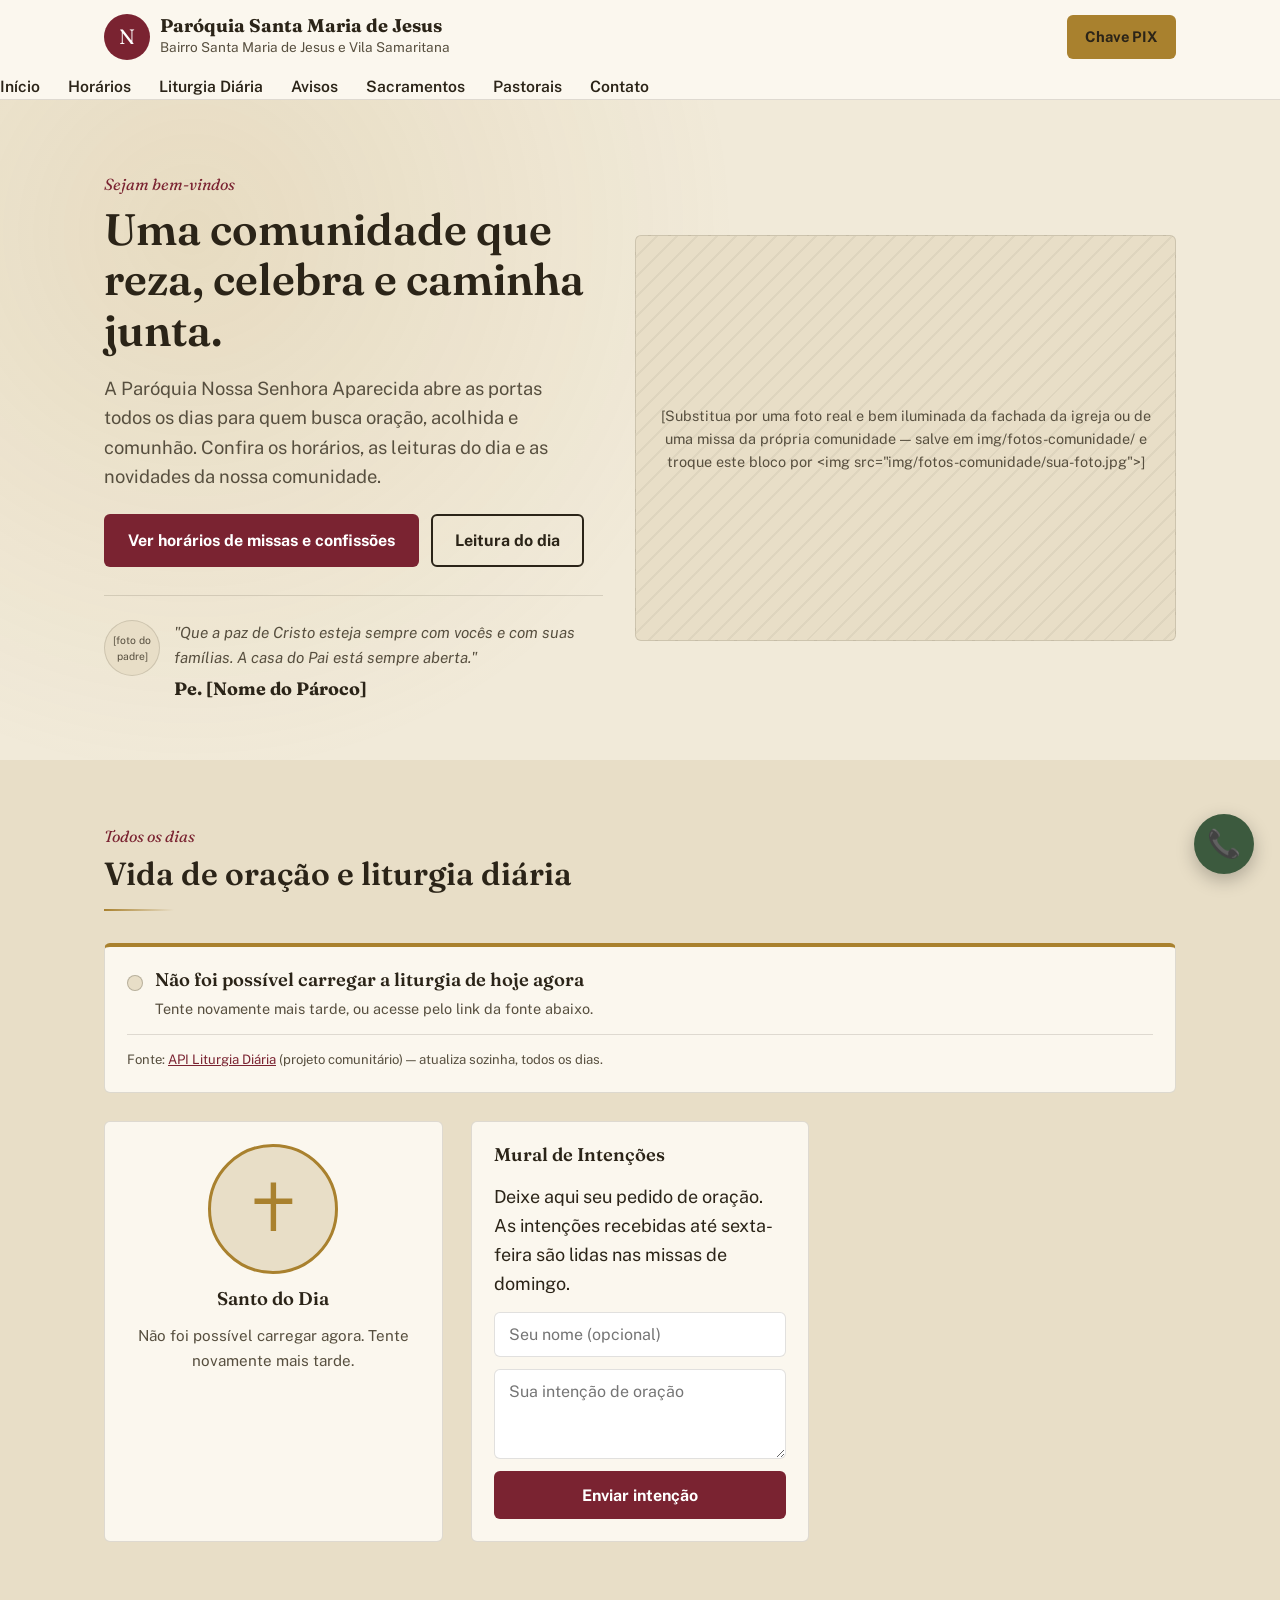
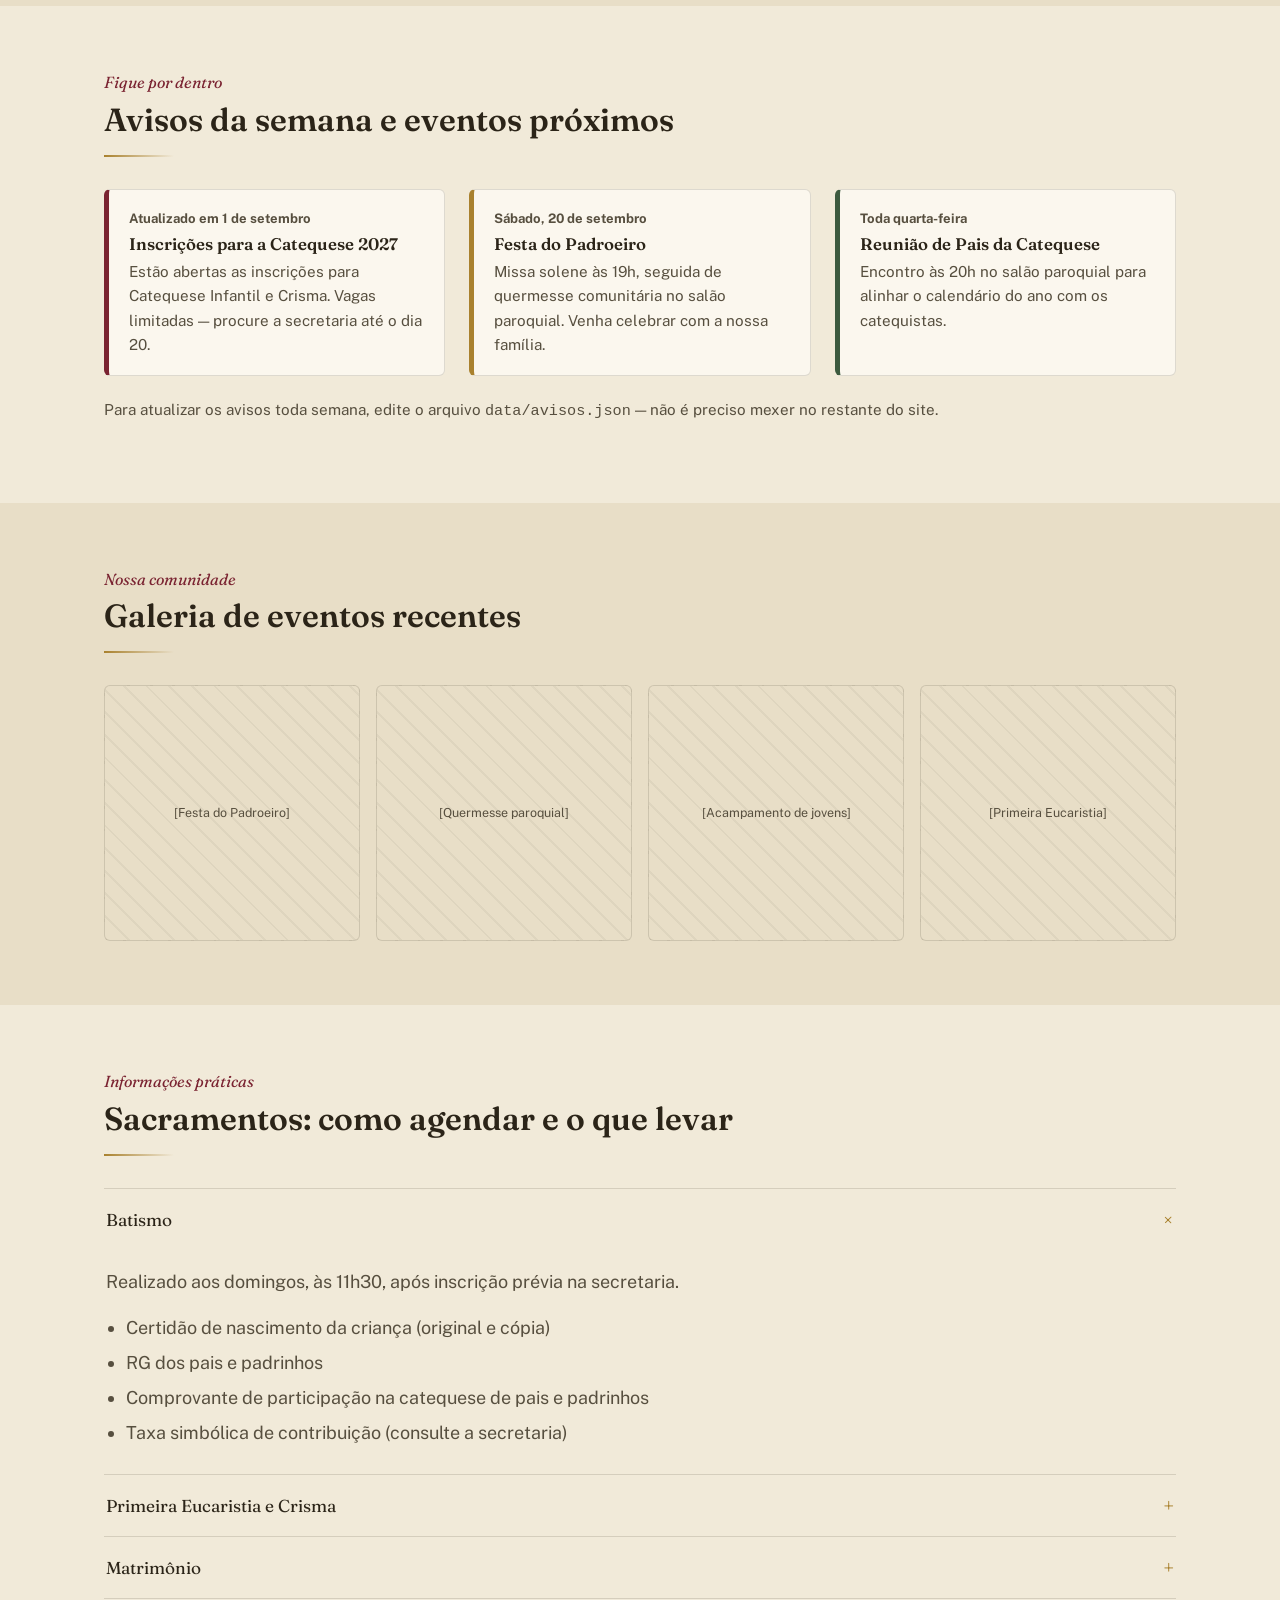
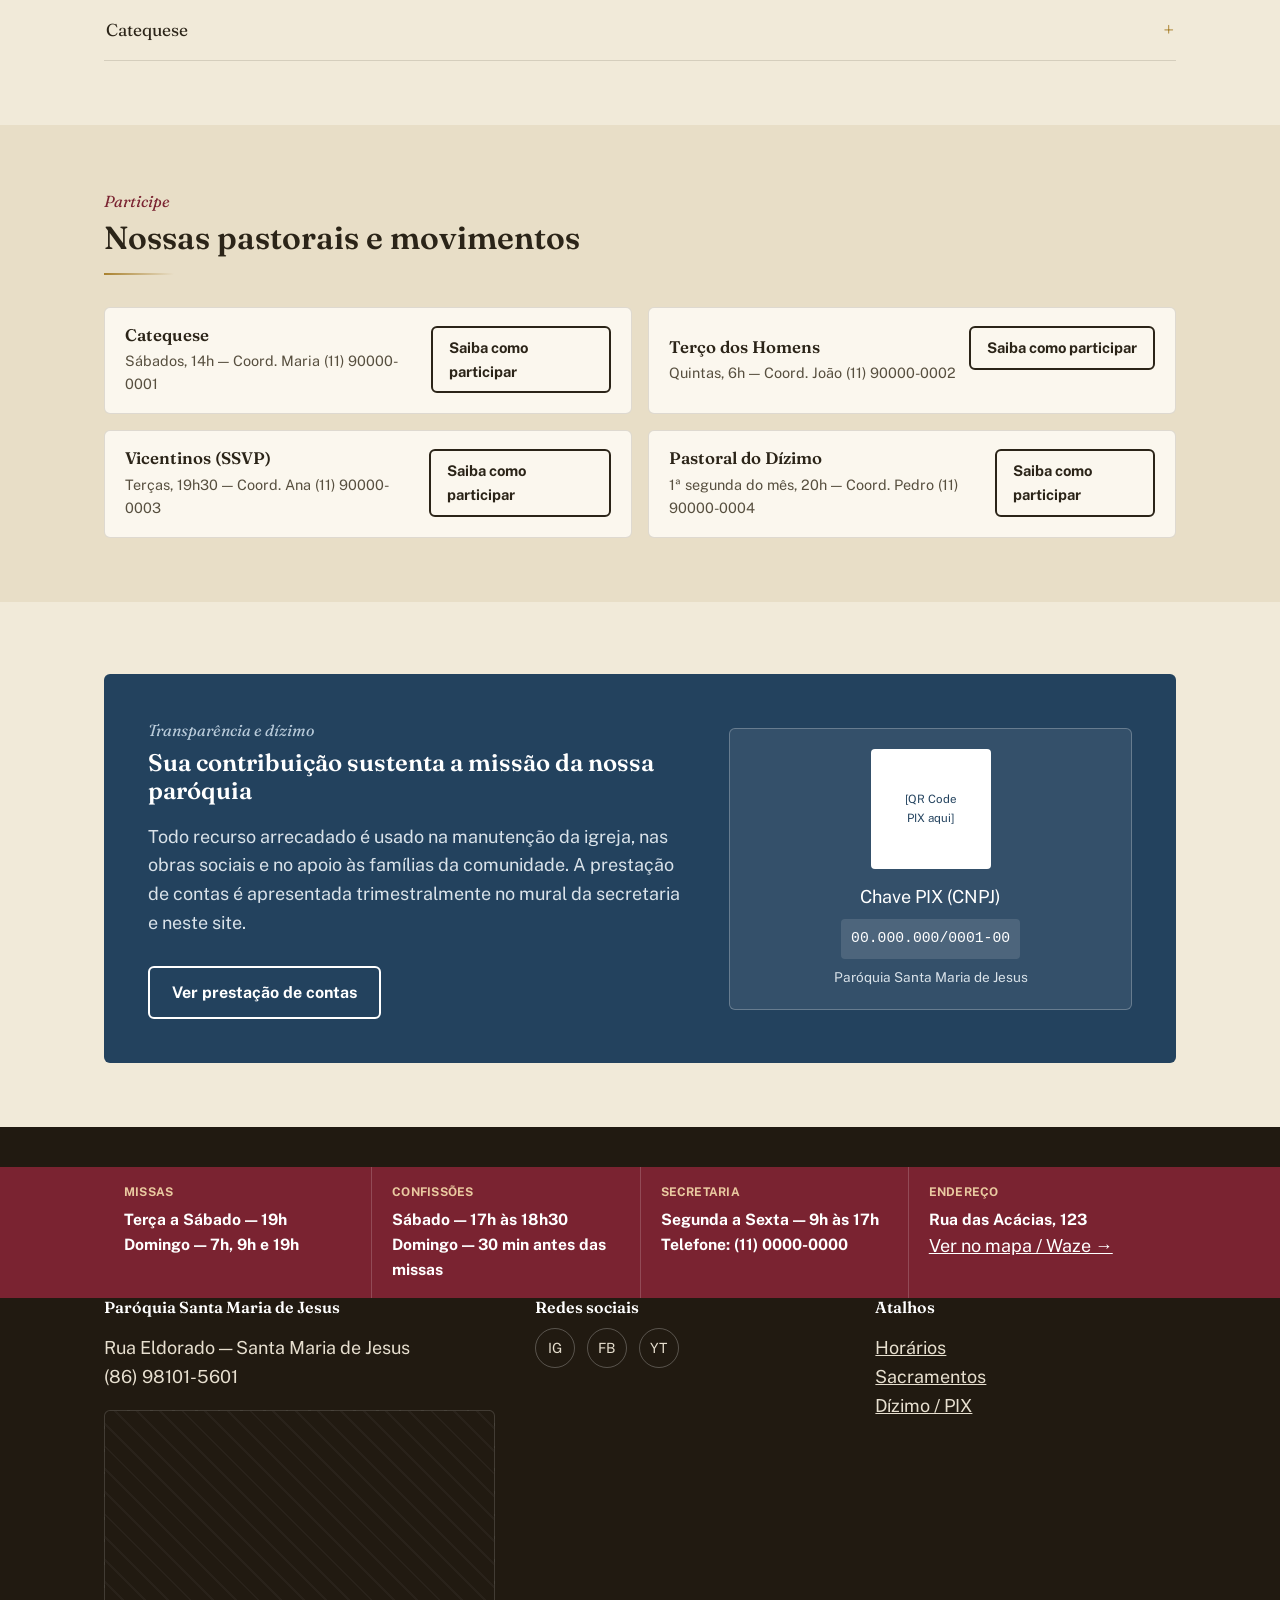
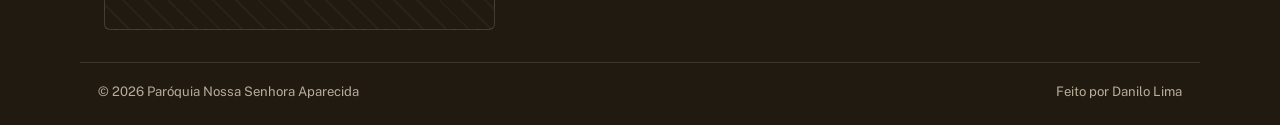
==== index.html @ 80ba52b1 "teste" ====
<!DOCTYPE html>
<html lang="pt-BR">
<head>
<meta charset="UTF-8">
<meta name="viewport" content="width=device-width, initial-scale=1.0">
<title>Paróquia Santa Maria de Jesus</title>
<meta name="description" content="Horários de missas, confissões, liturgia diária, avisos e vida da comunidade da Paróquia Nossa Senhora Aparecida.">

<link rel="preconnect" href="https://fonts.googleapis.com">
<link rel="preconnect" href="https://fonts.gstatic.com" crossorigin>
<link href="https://fonts.googleapis.com/css2?family=Fraunces:opsz,wght@9..144,400;9..144,500;9..144,600;9..144,700&family=Public+Sans:wght@400;500;600;700&display=swap" rel="stylesheet">

<link rel="stylesheet" href="css/estilo.css">
</head>
<body>

<!-- ============================================================
     CABEÇALHO
     ============================================================ -->
<header class="topo">
  <div class="barra-principal">
    <a href="#inicio" class="marca">
      <div class="brasao">N</div>
      <div class="marca-texto">
        <strong>Paróquia Santa Maria de Jesus</strong>
        <span>Bairro Santa Maria de Jesus e Vila Samaritana</span>
      </div>
    </a>

    <div class="acoes-topo">
      <a href="#dizimo" class="botao botao-dourado botao-pequeno">Chave PIX</a>
    </div>
  </div>

  <!-- Menu de texto normal — some no celular, some volta a aparecer no computador (ver css/estilo.css) -->
  <nav class="menu" id="menuPrincipal">
    <a href="#inicio">Início</a>
    <a href="#horarios">Horários</a>
    <a href="#liturgia">Liturgia Diária</a>
    <a href="#avisos">Avisos</a>
    <a href="#sacramentos">Sacramentos</a>
    <a href="#pastorais">Pastorais</a>
    <a href="#contato">Contato</a>
  </nav>


</header>

<!-- ============================================================
     TRILHA DE ÍCONES — navegação rápida só para celular
     (no computador ela some e volta o menu de texto lá em cima)
     Cada link é um atalho para uma seção da página; troque o
     "href" e o "aria-label" se mudar o nome de alguma seção.
     ============================================================ -->
<nav class="trilha-icones" id="trilhaIcones" aria-label="Navegação rápida por ícones">
  <a href="#inicio" class="icone-nav cor-inicio" aria-label="Início">
    <svg viewBox="0 0 24 24" fill="#fff"><path d="M12 3.2 2.5 11h3V21h5v-6h3v6h5V11h3z"/></svg>
  </a>
  <a href="#horarios" class="icone-nav cor-horarios" aria-label="Horários de missas e confissões">
    <svg viewBox="0 0 24 24" fill="none" stroke="#fff" stroke-width="2" stroke-linecap="round" stroke-linejoin="round">
      <circle cx="12" cy="12" r="8.5"/><path d="M12 7.5V12l3.2 2"/>
    </svg>
  </a>
  <a href="#liturgia" class="icone-nav cor-liturgia" aria-label="Liturgia diária e leituras da Bíblia">
    <svg viewBox="0 0 24 24" fill="#fff"><path d="M12 6.3C10.2 4.9 7.6 4 4.5 4v14.2c3.1 0 5.7.9 7.5 2.3 1.8-1.4 4.4-2.3 7.5-2.3V4c-3.1 0-5.7.9-7.5 2.3z"/></svg>
  </a>
  <a href="#avisos" class="icone-nav cor-avisos" aria-label="Avisos e eventos da comunidade">
    <svg viewBox="0 0 24 24" fill="#fff"><path d="M12 2.3a1.2 1.2 0 0 1 1.2 1.2v.7a6.3 6.3 0 0 1 5.1 6.2v3.2l1.6 3.1a1 1 0 0 1-.9 1.5H5a1 1 0 0 1-.9-1.5l1.6-3.1V10.4a6.3 6.3 0 0 1 5.1-6.2v-.7A1.2 1.2 0 0 1 12 2.3zM9.3 19.6a2.7 2.7 0 0 0 5.4 0z"/></svg>
  </a>
  <a href="#sacramentos" class="icone-nav cor-sacramentos" aria-label="Sacramentos: Batismo, Crisma, Matrimônio e Catequese">
    <svg viewBox="0 0 24 24" fill="#fff"><path d="M10.4 2h3.2v6.4H20v3.2h-6.4V22h-3.2v-10.4H4V8.4h6.4z"/></svg>
  </a>
  <a href="#pastorais" class="icone-nav cor-pastorais" aria-label="Pastorais e movimentos">
    <svg viewBox="0 0 24 24" fill="#fff"><circle cx="8.3" cy="7.8" r="3"/><path d="M2 20c0-3.4 2.8-6.1 6.3-6.1s6.3 2.7 6.3 6.1z"/><circle cx="17" cy="8.6" r="2.3"/><path d="M14.6 20c.3-2.6 2.2-4.8 4.7-5.6.9.3 1.7.9 2.2 1.7.5.9.8 2 .8 3.1z" opacity=".85"/></svg>
  </a>
  <a href="#contato" class="icone-nav cor-contato" aria-label="Contato e fale conosco">
    <svg viewBox="0 0 24 24" fill="#fff"><path d="M6.6 10.8c1.4 2.8 3.7 5.1 6.6 6.6l2.1-2.1a1 1 0 0 1 1-.2c1.1.4 2.3.6 3.6.6.6 0 1 .4 1 1V20.5c0 .6-.4 1-1 1C10.4 21.5 2.9 14 2.9 4.5c0-.6.4-1 1-1H7.4c.6 0 1 .4 1 1 0 1.3.2 2.5.6 3.6a1 1 0 0 1-.2 1z"/></svg>
  </a>
</nav>

<!-- ============================================================
     HERO / BOAS-VINDAS
     ============================================================ -->
<section class="hero" id="inicio">
  <div class="container hero-grid">
    <div>
      <p class="rotulo">Sejam bem-vindos</p>
      <h1>Uma comunidade que reza, celebra e caminha junta.</h1>
      <p class="acolhida">A Paróquia Nossa Senhora Aparecida abre as portas todos os dias para quem busca oração, acolhida e comunhão. Confira os horários, as leituras do dia e as novidades da nossa comunidade.</p>
      <div class="hero-botoes">
        <a href="#horarios" class="botao botao-primario">Ver horários de missas e confissões</a>
        <a href="#liturgia" class="botao botao-contorno">Leitura do dia</a>
      </div>

      <div class="assinatura-paroco">
        <div class="foto-pequena">[foto do<br>padre]</div>
        <div>
          <p>"Que a paz de Cristo esteja sempre com vocês e com suas famílias. A casa do Pai está sempre aberta."</p>
          <strong>Pe. [Nome do Pároco]</strong>
        </div>
      </div>
    </div>

    <div class="foto-moldura">
      [Substitua por uma foto real e bem iluminada da fachada da igreja ou de uma missa da própria comunidade — salve em img/fotos-comunidade/ e troque este bloco por &lt;img src="img/fotos-comunidade/sua-foto.jpg"&gt;]
    </div>
  </div>
</section>

<!-- ============================================================
     VIDA ESPIRITUAL DIÁRIA — Liturgia, Santo do Dia, Mural de Oração
     ============================================================ -->
<section class="fundo-alt" id="liturgia">
  <div class="container">
    <p class="rotulo">Todos os dias</p>
    <h2 class="titulo-secao">Vida de oração e liturgia diária</h2>
    <hr class="regra">

    <div class="grade-tres">
      <div class="cartao destaque-topo cartao-liturgia" id="cartaoLiturgia" style="grid-column:1 / -1;"><div class="cabecalho-liturgia"><span class="bolinha-cor" id="corLiturgica" aria-hidden="true"></span><div><h3 id="nomeLiturgia">Carregando a liturgia de hoje…</h3><p class="data-liturgia" id="dataLiturgia"></p></div></div><div class="acordeao" id="acordeaoLeituras"></div><p class="fonte-liturgia">Fonte: <a href="https://liturgia.up.railway.app/v2/" target="_blank" rel="noopener">API Liturgia Diária</a> (projeto comunitário) — atualiza sozinha, todos os dias.</p></div>

      <div class="cartao santo-do-dia"><div class="moldura-santo"><svg viewBox="0 0 24 24" fill="var(--cor-dourado)" style="width:60%;height:60%;"><path d="M11 2h2v6h6v2h-6v10h-2V10H5V8h6z"/></svg></div><h3 id="nomeSanto">Santo do Dia</h3><p id="resumoSanto" style="color:var(--cor-texto-suave);font-size:.95rem;">Carregando…</p><details class="detalhes-santo" id="detalhesSanto" hidden><summary>Ler biografia completa</summary><p id="textoCompletoSanto"></p></details>
      </div>

      <div class="cartao">
        <h3>Mural de Intenções</h3>
        <p style="margin-bottom:14px;">Deixe aqui seu pedido de oração. As intenções recebidas até sexta-feira são lidas nas missas de domingo.</p>
        <form class="mural" id="formMural">
          <input type="text" placeholder="Seu nome (opcional)" aria-label="Seu nome">
          <textarea placeholder="Sua intenção de oração" aria-label="Sua intenção de oração" required></textarea>
          <button type="submit" class="botao botao-primario">Enviar intenção</button>
          <span class="aviso-envio" id="avisoIntencao">Intenção recebida. Ela será levada em oração pela comunidade. 🙏</span>
        </form>
      </div>
    </div>
  </div>
</section>

<!-- ============================================================
     AVISOS PAROQUIAIS E EVENTOS
     ============================================================ -->
<section id="avisos">
  <div class="container">
    <p class="rotulo">Fique por dentro</p>
    <h2 class="titulo-secao">Avisos da semana e eventos próximos</h2>
    <hr class="regra">

    <div class="grade-avisos" id="gradeAvisos">
      <!-- Preenchido automaticamente a partir de data/avisos.json -->
    </div>
    <p style="margin-top:22px;color:var(--cor-texto-suave);font-size:.95rem;">Para atualizar os avisos toda semana, edite o arquivo <code>data/avisos.json</code> — não é preciso mexer no restante do site.</p>
  </div>
</section>

<!-- ============================================================
     GALERIA DE FOTOS
     ============================================================ -->
<section class="fundo-alt">
  <div class="container">
    <p class="rotulo">Nossa comunidade</p>
    <h2 class="titulo-secao">Galeria de eventos recentes</h2>
    <hr class="regra">
    <div class="grade-galeria" id="gradeGaleria">
      <!-- Preenchido automaticamente a partir de data/galeria.json -->
    </div>
  </div>
</section>

<!-- ============================================================
     SACRAMENTOS — guia em acordeão
     ============================================================ -->
<section id="sacramentos">
  <div class="container">
    <p class="rotulo">Informações práticas</p>
    <h2 class="titulo-secao">Sacramentos: como agendar e o que levar</h2>
    <hr class="regra">

    <div class="acordeao">
      <div class="item-acordeao aberto">
        <button class="pergunta" onclick="alternarAcordeao(this)">
          Batismo <span class="sinal">+</span>
        </button>
        <div class="resposta">
          <p>Realizado aos domingos, às 11h30, após inscrição prévia na secretaria.</p>
          <ul>
            <li>Certidão de nascimento da criança (original e cópia)</li>
            <li>RG dos pais e padrinhos</li>
            <li>Comprovante de participação na catequese de pais e padrinhos</li>
            <li>Taxa simbólica de contribuição (consulte a secretaria)</li>
          </ul>
        </div>
      </div>

      <div class="item-acordeao">
        <button class="pergunta" onclick="alternarAcordeao(this)">
          Primeira Eucaristia e Crisma <span class="sinal">+</span>
        </button>
        <div class="resposta">
          <p>Preparação através da catequese, com duração de dois anos. Inscrições abertas em março e agosto.</p>
          <ul>
            <li>Certidão de batismo</li>
            <li>Frequência mínima de 80% nos encontros</li>
          </ul>
        </div>
      </div>

      <div class="item-acordeao">
        <button class="pergunta" onclick="alternarAcordeao(this)">
          Matrimônio <span class="sinal">+</span>
        </button>
        <div class="resposta">
          <p>Procurar a secretaria com pelo menos quatro meses de antecedência para o curso de noivos e a documentação.</p>
          <ul>
            <li>Certidão de batismo atualizada (emitida há menos de 6 meses)</li>
            <li>RG e CPF dos noivos</li>
            <li>Certidão de nascimento ou casamento civil</li>
            <li>Participação no curso de preparação para o matrimônio</li>
          </ul>
        </div>
      </div>

      <div class="item-acordeao">
        <button class="pergunta" onclick="alternarAcordeao(this)">
          Catequese <span class="sinal">+</span>
        </button>
        <div class="resposta">
          <p>Encontros semanais aos sábados, das 14h às 15h30, no salão paroquial, para crianças a partir de 7 anos.</p>
          <ul>
            <li>Ficha de inscrição preenchida na secretaria</li>
            <li>Cópia da certidão de nascimento</li>
          </ul>
        </div>
      </div>
    </div>
  </div>
</section>

<!-- ============================================================
     PASTORAIS E MOVIMENTOS
     ============================================================ -->
<section class="fundo-alt" id="pastorais">
  <div class="container">
    <p class="rotulo">Participe</p>
    <h2 class="titulo-secao">Nossas pastorais e movimentos</h2>
    <hr class="regra">

    <div class="grade-pastorais" id="gradePastorais">
      <!-- Preenchido automaticamente a partir de data/pastorais.json -->
    </div>
  </div>
</section>

<!-- ============================================================
     DÍZIMO / TRANSPARÊNCIA
     ============================================================ -->
<section id="dizimo">
  <div class="container">
    <div class="bloco-dizimo">
      <div>
        <p class="rotulo" style="color:#B9CBDA;">Transparência e dízimo</p>
        <h2>Sua contribuição sustenta a missão da nossa paróquia</h2>
        <p>Todo recurso arrecadado é usado na manutenção da igreja, nas obras sociais e no apoio às famílias da comunidade. A prestação de contas é apresentada trimestralmente no mural da secretaria e neste site.</p>
        <a href="#" class="botao botao-contorno" style="border-color:#fff;color:#fff;margin-top:10px;width:auto;">Ver prestação de contas</a>
      </div>
      <div class="caixa-pix">
        <div class="qr">[QR Code<br>PIX aqui]</div>
        <div>Chave PIX (CNPJ)</div>
        <div class="chave">00.000.000/0001-00</div>
        <div style="font-size:.85rem;color:#D9E2E9;">Paróquia Santa Maria de Jesus</div>
      </div>
    </div>
  </div>
</section>

<!-- ============================================================
     RODAPÉ
     ============================================================ -->
<footer id="contato">

  <!-- Faixa de horários em destaque, sempre visível no rodapé -->
  <div class="faixa-horarios" id="horarios">
    <div class="container">
      <div class="item-horario">
        <div class="rot">MISSAS</div>
        <div id="listaMissas"><strong>Ter a Sáb — 19h</strong><strong>Dom — 7h, 9h e 19h</strong></div>
      </div>
      <div class="item-horario">
        <div class="rot">CONFISSÕES</div>
        <div id="listaConfissoes"><strong>Sáb — 17h às 18h30</strong><strong>Dom — 30 min antes das missas</strong></div>
      </div>
      <div class="item-horario">
        <div class="rot">SECRETARIA</div>
        <div id="listaSecretaria"><strong>Seg a Sex — 9h às 17h</strong><strong>(11) 0000-0000</strong></div>
      </div>
      <div class="item-horario">
        <div class="rot">ENDEREÇO</div>
        <strong id="enderecoLinha1">Rua Eldorado</strong>
        <a id="linkMapa" href="https://maps.app.goo.gl/SeZofwTf2ktTvgad6" target="_blank" rel="noopener">Ver no mapa / Waze →</a>
      </div>
    </div>
  </div>

  <div class="container grade-rodape">
    <div>
      <h3>Paróquia Santa Maria de Jesus</h3>
      <p>Rua Eldorado — Santa Maria de Jesus<br>(86) 98101-5601</p>
      <div class="mapa-rodape">
    <iframe src="https://www.google.com/maps/embed?pb=!1m18!1m12!1m3!1d3973.9877995188806!2d-42.7801328!3d-5.0883204!2m3!1f0!2f0!3f0!3m2!1i1024!2i768!4f13.1!3m3!1m2!1s0x78e33b121269056%3A0x8f3fc8346c24778f!2sIgreja%20de%20Santa%20Maria%20M%C3%A3e%20de%20Jesus!5e0!3m2!1spt-BR!2sbr!4v1725656513000!5m2!1spt-BR!2sbr" width="100%" height="450" style="border:0;" allowfullscreen="" loading="lazy" referrerpolicy="no-referrer-when-downgrade"></iframe>
</div>
    </div>
    <div>
      <h3>Redes sociais</h3>
      <div class="redes">
        <a href="#" aria-label="Instagram">IG</a>
        <a href="#" aria-label="Facebook">FB</a>
        <a href="#" aria-label="YouTube">YT</a>
      </div>
    </div>
    <div>
      <h3>Atalhos</h3>
      <p>
        <a href="#horarios">Horários</a><br>
        <a href="#sacramentos">Sacramentos</a><br>
        <a href="#dizimo">Dízimo / PIX</a>
      </p>
    </div>
  </div>
  <div class="linha-final">
    <span>© 2026 Paróquia Nossa Senhora Aparecida</span>
    <span>Feito por Danilo Lima</span>
  </div>
</footer>

<!-- Botão flutuante de WhatsApp -->
<a class="whatsapp-flutuante" href="https://wa.me/5511900000000" target="_blank" rel="noopener" aria-label="Falar com a secretaria pelo WhatsApp">📞</a>

<script src="js/principal.js"></script>
</body>
</html>
---- css/estilo.css ----
/* ============================================================
   PARÓQUIA SANTA MARIA DE JESUS — FOLHA DE ESTILOS
   Escrita "mobile-first": o estilo base é o do celular.
   As telas maiores (tablet/computador) são ajustadas depois,
   dentro dos blocos @media (min-width: ...) lá no final do arquivo.
   ============================================================ */

:root{
  --cor-fundo: #F1EAD9;      /* pedra clara / parede da igreja */
  --cor-fundo-alt: #E8DEC7;  /* faixa um pouco mais escura */
  --cor-cartao: #FBF7EE;     /* branco quente, quase papel */
  --cor-texto: #2B2418;      /* quase-preto quente */
  --cor-texto-suave: #574F3F;
  --cor-vinho: #7A2331;      /* vermelho litúrgico — cor de destaque principal */
  --cor-vinho-escuro: #591722;
  --cor-dourado: #A9812E;    /* dourado de vela — detalhes e linhas */
  --cor-azul: #23425E;       /* azul vitral — pastoral / links secundários */
  --cor-verde: #3C5A3E;      /* verde tempo comum — avisos */
  --borda: 1px solid rgba(43,36,24,0.14);
  --raio: 6px;
  --serif: "Fraunces", Georgia, serif;
  --sans: "Public Sans", -apple-system, "Segoe UI", sans-serif;
  --espaco-secao: 44px;      /* menor no celular, cresce no desktop lá embaixo */
}

*{ box-sizing:border-box; }
html{ scroll-behavior:smooth; }
body{
  margin:0;
  background:var(--cor-fundo);
  color:var(--cor-texto);
  font-family:var(--sans);
  font-size:17px;           /* base confortável para leitura no celular */
  line-height:1.6;
}
img{ max-width:100%; display:block; }
a{ color:var(--cor-vinho); }
h1,h2,h3{ font-family:var(--serif); font-weight:600; line-height:1.15; margin:0 0 .4em; }
.container{ max-width:1120px; margin:0 auto; padding:0 18px; }
section{ padding:var(--espaco-secao) 0; }

.rotulo{
  font-family:var(--serif);
  font-style:italic;
  font-size:1rem;
  color:var(--cor-vinho);
  margin:0 0 6px;
}
.titulo-secao{ font-size:1.6rem; max-width:640px; }
.regra{
  height:2px;
  background:linear-gradient(90deg, var(--cor-dourado), transparent 70%);
  border:0;
  margin:16px 0 32px;
  width:100px;
}

/* Botões — altura mínima de 48px para toque confortável no celular */
.botao{
  display:inline-flex;
  align-items:center;
  justify-content:center;
  gap:8px;
  font-family:var(--sans);
  font-weight:700;
  font-size:1rem;
  min-height:48px;
  padding:12px 22px;
  border-radius:var(--raio);
  text-decoration:none;
  border:2px solid transparent;
  cursor:pointer;
  width:100%;
}
.botao-primario{ background:var(--cor-vinho); color:#fff; }
.botao-primario:hover{ background:var(--cor-vinho-escuro); }
.botao-contorno{ background:transparent; border-color:var(--cor-texto); color:var(--cor-texto); }
.botao-contorno:hover{ background:var(--cor-texto); color:var(--cor-cartao); }
.botao-dourado{ background:var(--cor-dourado); color:#2B2418; }
.botao-pequeno{ width:auto; min-height:44px; padding:8px 16px; font-size:.92rem; }

/* ---------- CABEÇALHO ---------- */
header.topo{
  position:sticky; top:0; z-index:50;
  background:var(--cor-cartao);
  border-bottom:var(--borda);
}
.barra-principal{
  display:flex; align-items:center; justify-content:space-between;
  padding:12px 18px;
  max-width:1120px; margin:0 auto;
  gap:12px;
}
.marca{ display:flex; align-items:center; gap:10px; text-decoration:none; color:var(--cor-texto); min-width:0; }
.brasao{
  width:42px; height:42px; border-radius:50%;
  background:var(--cor-vinho);
  display:flex; align-items:center; justify-content:center;
  color:#fff; font-family:var(--serif); font-size:1.2rem; flex-shrink:0;
}
.marca-texto{ min-width:0; }
.marca-texto strong{ display:block; font-family:var(--serif); font-size:1rem; line-height:1.2; }
.marca-texto span{ display:block; font-size:.78rem; color:var(--cor-texto-suave); }

/* Menu de texto: no celular fica escondido (a navegação vira a
   trilha de ícones lateral, ver mais abaixo). Só volta a aparecer
   como barra horizontal no computador, dentro do @media (min-width:900px) */
nav.menu{ display:none; }

.acoes-topo{ display:flex; align-items:center; gap:10px; }
.acoes-topo .botao{ width:auto; }

/* ---------- TRILHA DE ÍCONES (navegação do celular) ---------- */
.trilha-icones{
  position:fixed;
  top:50%;
  right:10px;
  transform:translateY(-50%);
  z-index:55;
  display:flex;
  flex-direction:column;
  gap:10px;
  max-height:78vh;
  overflow-y:auto;
  scrollbar-width:none; /* Firefox */
}
.trilha-icones::-webkit-scrollbar{ display:none; } /* Chrome/Safari */

.icone-nav{
  width:48px; height:48px;
  border-radius:50%;
  display:flex; align-items:center; justify-content:center;
  text-decoration:none; flex-shrink:0;
  box-shadow:0 4px 10px rgba(0,0,0,.25);
  border:2px solid rgba(255,255,255,.6);
}
.icone-nav svg{ width:24px; height:24px; } /* a cor de preenchimento vem do próprio SVG no HTML */

.cor-inicio{ background:var(--cor-vinho); }
.cor-horarios{ background:var(--cor-dourado); }
.cor-liturgia{ background:var(--cor-azul); }
.cor-avisos{ background:var(--cor-verde); }
.cor-sacramentos{ background:#5B3A73; }
.cor-pastorais{ background:#C1622B; }
.cor-contato{ background:#2E6B4F; }

/* Faixa de horários em destaque — agora vive dentro do rodapé,
   então fica visível em qualquer tamanho de tela */
.faixa-horarios{ background:var(--cor-vinho); color:#fff; }
.faixa-horarios .container{ display:flex; flex-direction:column; }
.item-horario{ padding:14px 4px; border-bottom:1px solid rgba(255,255,255,.18); }
.item-horario:last-child{ border-bottom:0; }
.item-horario .rot{ font-size:.75rem; letter-spacing:.02em; color:#E9C9A0; margin-bottom:4px; font-weight:700; }
.item-horario strong{ display:block; font-size:.98rem; }
.item-horario a{ color:#fff; text-decoration:underline; }

/* ---------- HERO ---------- */
.hero{
  padding:40px 0 36px;
  background:
    radial-gradient(circle at 15% 20%, rgba(169,129,46,.14), transparent 45%),
    var(--cor-fundo);
}
.hero-grid{ display:flex; flex-direction:column; gap:32px; }
.hero h1{ font-size:1.8rem; }
.hero p.acolhida{ font-size:1.05rem; color:var(--cor-texto-suave); margin-bottom:22px; }
.hero-botoes{ display:flex; flex-direction:column; gap:12px; }

.foto-moldura{
  aspect-ratio:4/3;
  border-radius:var(--raio);
  border:var(--borda);
  background:
    repeating-linear-gradient(135deg, rgba(43,36,24,.05) 0 2px, transparent 2px 14px),
    var(--cor-fundo-alt);
  display:flex; align-items:center; justify-content:center;
  text-align:center; color:var(--cor-texto-suave); font-size:.9rem; padding:20px;
  overflow:hidden;
}
.foto-moldura img{ width:100%; height:100%; object-fit:cover; }

.assinatura-paroco{
  display:flex; gap:14px; align-items:flex-start; margin-top:28px;
  padding-top:24px; border-top:var(--borda);
}
.assinatura-paroco .foto-pequena{
  width:56px; height:56px; border-radius:50%; flex-shrink:0;
  background:var(--cor-fundo-alt); border:var(--borda);
  display:flex; align-items:center; justify-content:center; color:var(--cor-texto-suave); font-size:.65rem; text-align:center;
  overflow:hidden;
}
.assinatura-paroco .foto-pequena img{ width:100%; height:100%; object-fit:cover; }
.assinatura-paroco p{ margin:0 0 6px; font-style:italic; color:var(--cor-texto-suave); font-size:.96rem; }
.assinatura-paroco strong{ font-family:var(--serif); }

/* ---------- CARTÕES GERAIS ---------- */
.fundo-alt{ background:var(--cor-fundo-alt); }
.grade-tres{ display:grid; grid-template-columns:1fr; gap:20px; margin-top:8px; }
.cartao{ background:var(--cor-cartao); border:var(--borda); border-radius:var(--raio); padding:22px; }
.cartao h3{ font-size:1.15rem; }
.cartao.destaque-topo{ border-top:4px solid var(--cor-dourado); }

.santo-do-dia{ text-align:center; }
.santo-do-dia .moldura-santo{
  width:100%; aspect-ratio:1/1; max-width:130px; margin:0 auto 14px;
  border-radius:50%; border:3px solid var(--cor-dourado); overflow:hidden;
  background:var(--cor-fundo-alt);
  display:flex; align-items:center; justify-content:center;
  color:var(--cor-texto-suave); font-size:.75rem; text-align:center; padding:8px;
}
.santo-do-dia .moldura-santo img{ width:100%; height:100%; object-fit:cover; }

form.mural{ display:flex; flex-direction:column; gap:12px; margin-top:6px; }
form.mural input, form.mural textarea, form.mural select{
  font-family:var(--sans); font-size:16px; /* 16px no mínimo evita zoom automático no iPhone */
  padding:12px 14px; border-radius:var(--raio);
  border:var(--borda); background:#fff; color:var(--cor-texto);
  width:100%;
}
form.mural textarea{ resize:vertical; min-height:90px; }
.aviso-envio{ font-size:.9rem; color:var(--cor-verde); display:none; margin-top:4px; }

/* ---------- AVISOS ---------- */
.grade-avisos{ display:grid; grid-template-columns:1fr; gap:18px; margin-top:8px; }
.cartao-aviso{
  background:var(--cor-cartao); border:var(--borda); border-left:5px solid var(--cor-verde);
  border-radius:var(--raio); padding:18px 20px;
}
.cartao-aviso.tipo-evento{ border-left-color:var(--cor-dourado); }
.cartao-aviso.tipo-urgente{ border-left-color:var(--cor-vinho); }
.cartao-aviso .data{ font-size:.82rem; color:var(--cor-texto-suave); font-weight:700; margin-bottom:6px; }
.cartao-aviso h3{ font-size:1.05rem; margin-bottom:6px; }
.cartao-aviso p{ margin:0; color:var(--cor-texto-suave); font-size:.95rem; }

/* ---------- GALERIA ---------- */
.grade-galeria{ display:grid; grid-template-columns:repeat(2,1fr); gap:12px; margin-top:8px; }
.foto-galeria{
  aspect-ratio:1/1; border-radius:var(--raio); border:var(--borda); overflow:hidden;
  background:repeating-linear-gradient(45deg, rgba(43,36,24,.05) 0 2px, transparent 2px 16px), var(--cor-fundo-alt);
  display:flex; align-items:center; justify-content:center; text-align:center;
  color:var(--cor-texto-suave); font-size:.78rem; padding:10px; position:relative;
}
.foto-galeria img{ width:100%; height:100%; object-fit:cover; position:absolute; inset:0; }
.foto-galeria span{ position:relative; z-index:1; }

/* ---------- SACRAMENTOS (acordeão) ---------- */
.acordeao{ margin-top:8px; border-top:var(--borda); }
/* ---------- CABEÇALHO DA LITURGIA DIÁRIA ---------- */
.cabecalho-liturgia{ display:flex; align-items:flex-start; gap:12px; margin-bottom:14px; }
.bolinha-cor{
  width:16px; height:16px; border-radius:50%; flex-shrink:0; margin-top:6px;
  border:1px solid rgba(43,36,24,.25); background:var(--cor-fundo-alt);
}
.data-liturgia{ margin:2px 0 0; color:var(--cor-texto-suave); font-size:.9rem; }
.fonte-liturgia{ margin:14px 0 0; font-size:.82rem; color:var(--cor-texto-suave); }
.item-acordeao{ border-bottom:var(--borda); }
.item-acordeao button.pergunta{
  width:100%; text-align:left; background:none; border:0; cursor:pointer;
  padding:18px 2px; display:flex; justify-content:space-between; align-items:center; gap:12px;
  font-family:var(--serif); font-size:1.08rem; color:var(--cor-texto);
  min-height:48px;
}
.item-acordeao .sinal{ font-size:1.3rem; color:var(--cor-dourado); flex-shrink:0; transition:transform .2s ease; }
.item-acordeao .resposta{ max-height:0; overflow:hidden; transition:max-height .25s ease; padding:0 2px; color:var(--cor-texto-suave); }
.item-acordeao.aberto .resposta{ max-height:600px; padding-bottom:20px; }
.item-acordeao.aberto .sinal{ transform:rotate(45deg); }
.resposta ul{ margin:8px 0 0; padding-left:20px; }
.resposta li{ margin-bottom:6px; }

/* ---------- PASTORAIS ---------- */
.grade-pastorais{ display:grid; grid-template-columns:1fr; gap:16px; margin-top:8px; }
.cartao-pastoral{
  display:flex; flex-direction:column; gap:12px;
  background:var(--cor-cartao); border:var(--borda); border-radius:var(--raio); padding:18px 20px;
}
.cartao-pastoral h3{ font-size:1.05rem; margin-bottom:4px; }
.cartao-pastoral p{ margin:0; font-size:.9rem; color:var(--cor-texto-suave); }
.cartao-pastoral .botao{ width:auto; align-self:flex-start; }

/* ---------- DÍZIMO / PIX ---------- */
.bloco-dizimo{
  background:var(--cor-azul); color:#fff; border-radius:var(--raio);
  padding:28px 22px; display:flex; flex-direction:column; gap:28px;
  margin-top:8px;
}
.bloco-dizimo h2{ color:#fff; font-size:1.5rem; }
.bloco-dizimo p{ color:#D9E2E9; }
.caixa-pix{
  background:rgba(255,255,255,.08); border:1px solid rgba(255,255,255,.25);
  border-radius:var(--raio); padding:20px; text-align:center;
}
.caixa-pix .qr{
  width:120px; height:120px; margin:0 auto 14px; background:#fff; border-radius:4px;
  display:flex; align-items:center; justify-content:center; color:#23425E; font-size:.72rem; text-align:center; padding:8px;
}
.caixa-pix .chave{
  font-family:monospace; background:rgba(255,255,255,.12); padding:8px 10px; border-radius:4px;
  display:inline-block; margin:8px 0; word-break:break-all; font-size:.92rem;
}

/* ---------- RODAPÉ ---------- */
footer{ background:#211A11; color:#E7DFCF; padding:40px 0 24px; }
.grade-rodape{ display:grid; grid-template-columns:1fr; gap:32px; }
footer h3{ color:#fff; font-size:1rem; margin-bottom:12px; }
footer a{ color:#E7DFCF; }
.mapa-rodape{
  aspect-ratio:16/9; border-radius:var(--raio); border:1px solid rgba(255,255,255,.15);
  background:repeating-linear-gradient(45deg, rgba(255,255,255,.04) 0 2px, transparent 2px 16px);
  display:flex; align-items:center; justify-content:center; color:#B7AE99; font-size:.82rem; text-align:center; padding:16px; margin-top:12px;
  overflow:hidden;
}
.mapa-rodape iframe{ width:100%; height:100%; border:0; }
.redes{ display:flex; gap:12px; margin-top:6px; }
.redes a{
  width:40px; height:40px; border-radius:50%; border:1px solid rgba(255,255,255,.25);
  display:flex; align-items:center; justify-content:center; text-decoration:none; font-size:.88rem;
}
.linha-final{
  max-width:1120px; margin:32px auto 0; padding:18px 18px 0; border-top:1px solid rgba(255,255,255,.12);
  font-size:.82rem; color:#B7AE99; display:flex; flex-direction:column; gap:8px;
}

/* ---------- BOTÃO FLUTUANTE WHATSAPP ---------- */
.whatsapp-flutuante{
  position:fixed; bottom:18px; right:18px; z-index:60;
  width:56px; height:56px; border-radius:50%;
  background:#3C5A3E; color:#fff;
  display:flex; align-items:center; justify-content:center;
  text-decoration:none; font-size:1.6rem;
  box-shadow:0 6px 18px rgba(0,0,0,.25);
}

/* Foco visível para acessibilidade (teclado) */
:focus-visible{ outline:3px solid var(--cor-azul); outline-offset:2px; }

@media (prefers-reduced-motion: reduce){
  *{ transition:none !important; scroll-behavior:auto !important; }
}

/* ============================================================
   TABLET — a partir de 640px
   ============================================================ */
@media (min-width: 640px){
  .grade-tres{ grid-template-columns:repeat(2,1fr); }
  .grade-avisos{ grid-template-columns:repeat(2,1fr); }
  .grade-pastorais{ grid-template-columns:repeat(2,1fr); }
  .hero-botoes{ flex-direction:row; }
  .hero-botoes .botao{ width:auto; }
  .cartao-pastoral{ flex-direction:row; justify-content:space-between; align-items:center; }
}

/* ============================================================
   COMPUTADOR — a partir de 900px
   ============================================================ */
@media (min-width: 900px){
  :root{ --espaco-secao:64px; }
  body{ font-size:18px; }
  .container{ padding:0 24px; }
  .titulo-secao{ font-size:2rem; }

  .barra-principal{ padding:14px 24px; }
  .brasao{ width:46px; height:46px; font-size:1.3rem; }
  .marca-texto strong{ font-size:1.15rem; }
  .marca-texto span{ font-size:.85rem; }

  /* menu de texto volta a aparecer, como barra horizontal normal */
  nav.menu{
    display:flex; flex-direction:row; gap:28px;
  }
  nav.menu a{ color:var(--cor-texto); text-decoration:none; font-weight:600; font-size:.98rem; }
  nav.menu a:hover{ color:var(--cor-vinho); }
  .acoes-topo .botao{ width:auto; }

  /* a trilha de ícones é só para celular/tablet — no computador some
     e a navegação volta a ser o menu de texto acima */
  .trilha-icones{ display:none; }

  .faixa-horarios .container{ flex-direction:row; }
  .item-horario{
    flex:1; padding:16px 20px; border-bottom:0; border-right:1px solid rgba(255,255,255,.18);
  }
  .item-horario:last-child{ border-right:0; }

  .hero{ padding:72px 0 56px; }
  .hero-grid{ flex-direction:row; align-items:center; }
  .hero-grid > *{ flex:1; }
  .hero h1{ font-size:2.75rem; max-width:520px; }
  .hero p.acolhida{ font-size:1.15rem; max-width:460px; }

  .grade-tres{ grid-template-columns:repeat(3,1fr); gap:28px; }
  .grade-avisos{ grid-template-columns:repeat(3,1fr); gap:24px; }
  .grade-galeria{ grid-template-columns:repeat(4,1fr); gap:16px; }

  .bloco-dizimo{ flex-direction:row; align-items:center; padding:44px; gap:40px; }
  .bloco-dizimo > div:first-child{ flex:1.2; }
  .caixa-pix{ flex:.8; }

  .grade-rodape{ grid-template-columns:1.3fr 1fr 1fr; gap:40px; }
  .linha-final{ flex-direction:row; justify-content:space-between; }

  .whatsapp-flutuante{ width:60px; height:60px; bottom:26px; right:26px; font-size:1.7rem; }
  .botao{ width:auto; }
}
/* ---------- "LER BIOGRAFIA COMPLETA" DO SANTO DO DIA ---------- */
.detalhes-santo{ margin-top:10px; text-align:left; }
.detalhes-santo summary{
  cursor:pointer; color:var(--cor-vinho); font-weight:700; font-size:.9rem;
  list-style:none; /* remove a setinha padrão do navegador */
}
.detalhes-santo summary::-webkit-details-marker{ display:none; } /* idem, no Chrome/Safari */
.detalhes-santo[open] summary{ margin-bottom:8px; }
.detalhes-santo p{ color:var(--cor-texto-suave); font-size:.92rem; }
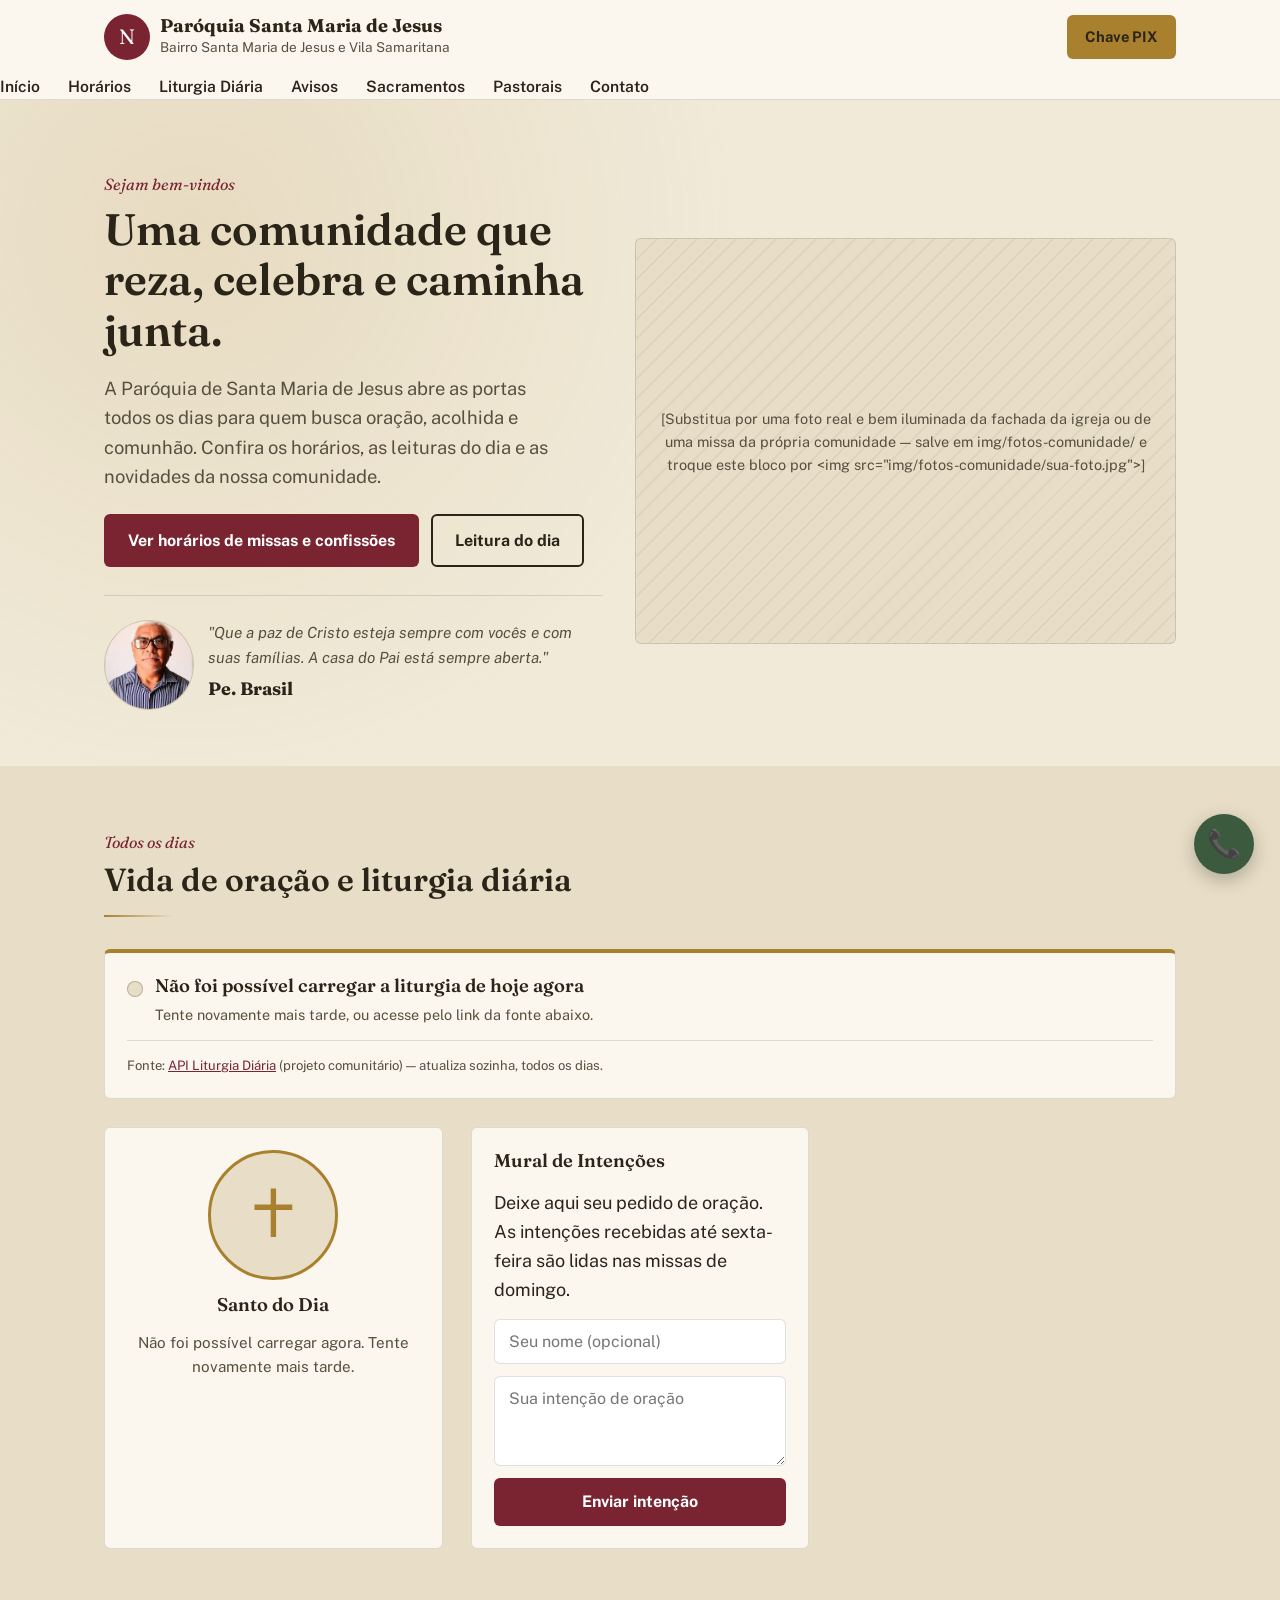
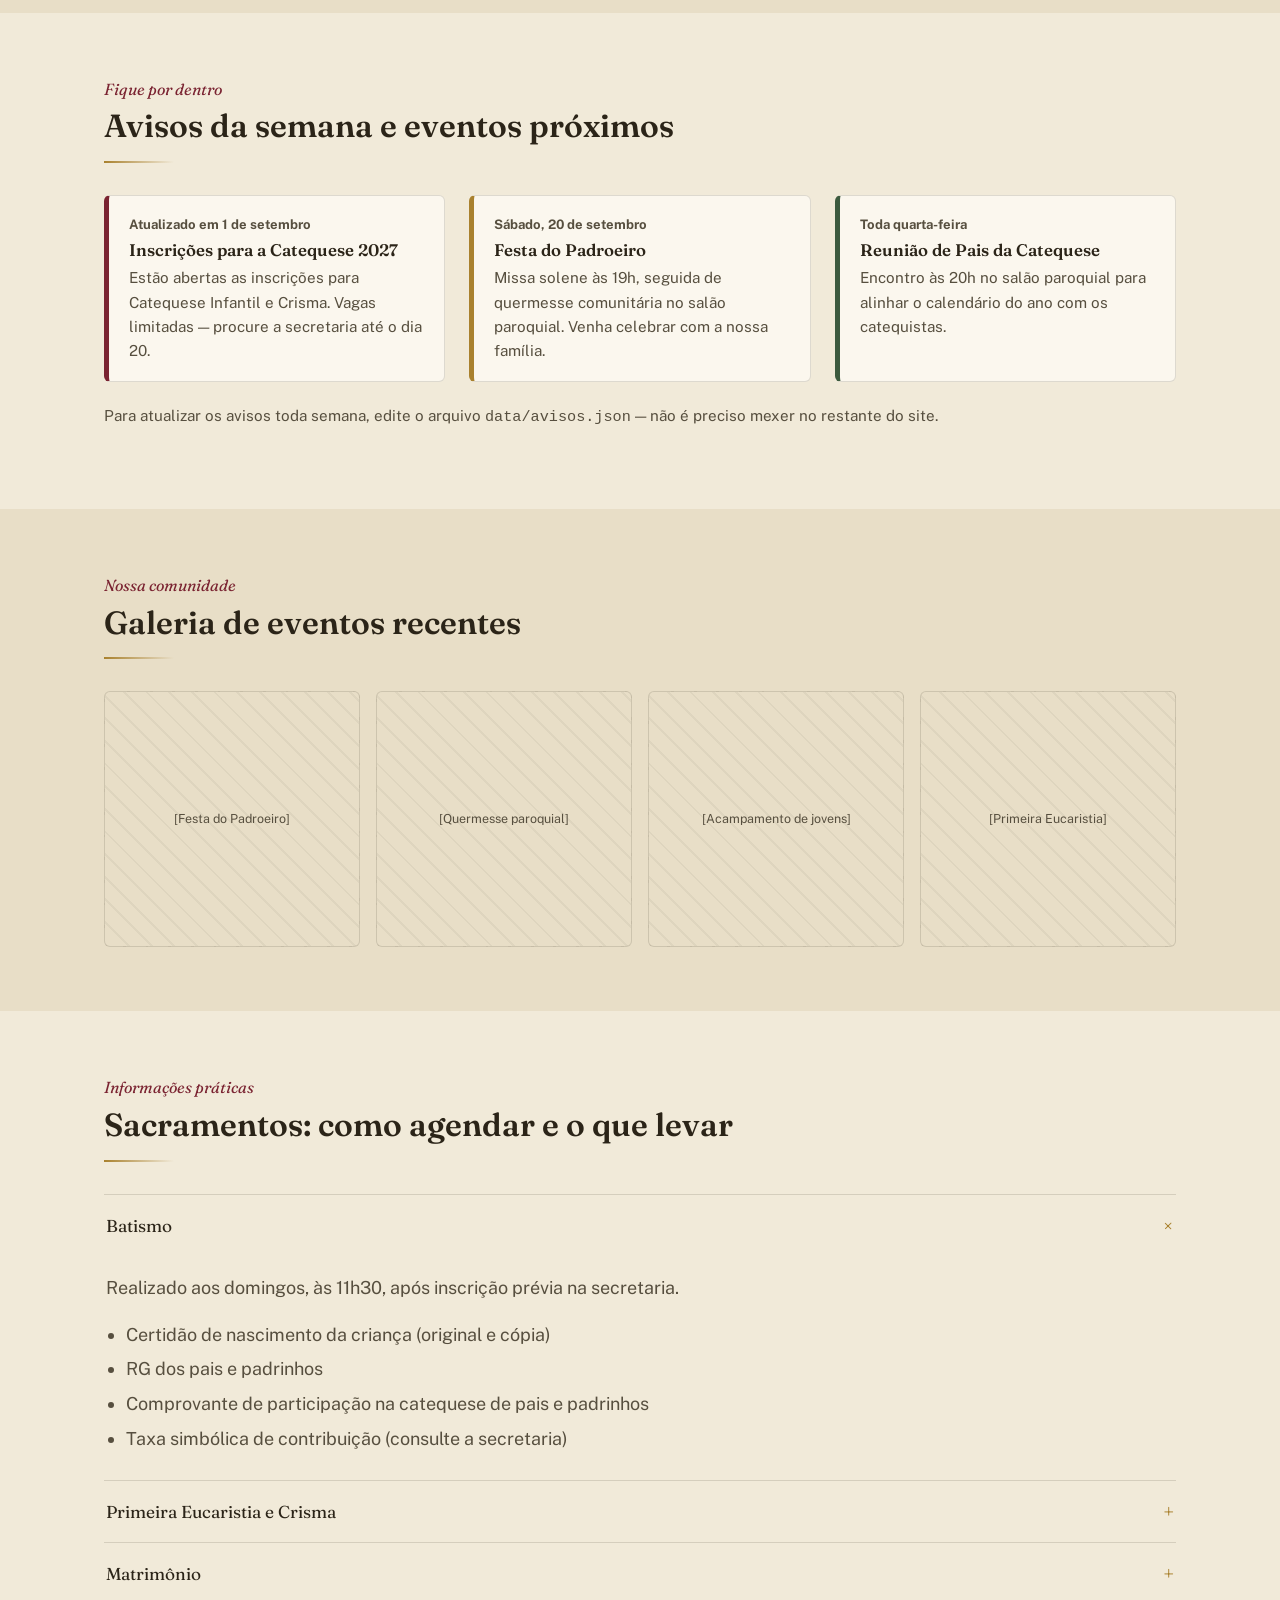
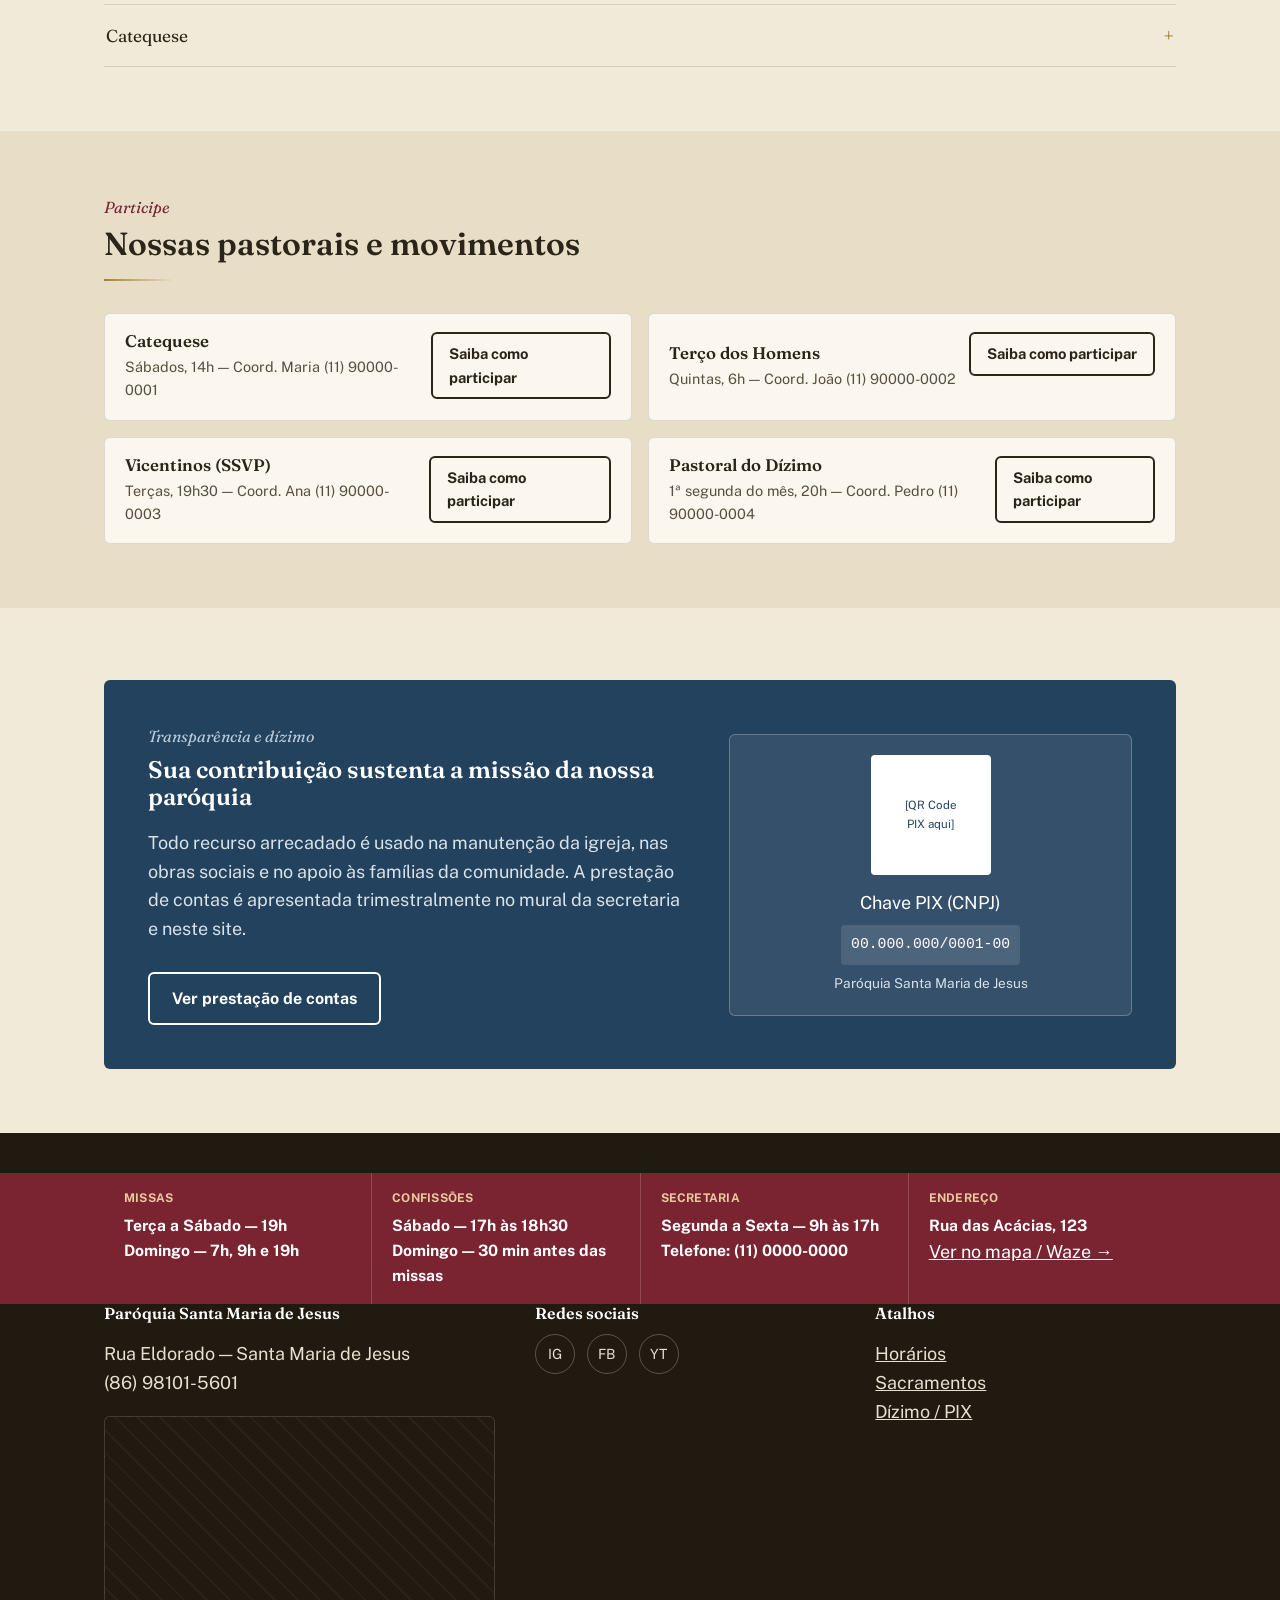
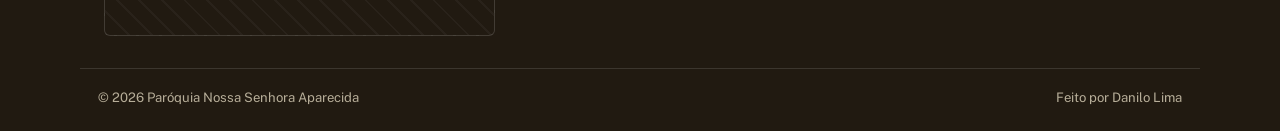
==== commit 91e1f4df: "inclusão dos dados e foto do padre" ====
--- a/index.html
+++ b/index.html
@@ -86,17 +86,17 @@
     <div>
       <p class="rotulo">Sejam bem-vindos</p>
       <h1>Uma comunidade que reza, celebra e caminha junta.</h1>
-      <p class="acolhida">A Paróquia Nossa Senhora Aparecida abre as portas todos os dias para quem busca oração, acolhida e comunhão. Confira os horários, as leituras do dia e as novidades da nossa comunidade.</p>
+      <p class="acolhida">A Paróquia de Santa Maria de Jesus abre as portas todos os dias para quem busca oração, acolhida e comunhão. Confira os horários, as leituras do dia e as novidades da nossa comunidade.</p>
       <div class="hero-botoes">
         <a href="#horarios" class="botao botao-primario">Ver horários de missas e confissões</a>
         <a href="#liturgia" class="botao botao-contorno">Leitura do dia</a>
       </div>
 
       <div class="assinatura-paroco">
-        <div class="foto-pequena">[foto do<br>padre]</div>
+        <div class="foto-pequena"><img src="img/fotos-comunidade/pe-brasil.png" alt="Foto do Pároco"></div>
         <div>
           <p>"Que a paz de Cristo esteja sempre com vocês e com suas famílias. A casa do Pai está sempre aberta."</p>
-          <strong>Pe. [Nome do Pároco]</strong>
+          <strong>Pe. Brasil</strong>
         </div>
       </div>
     </div>
--- a/css/estilo.css
+++ b/css/estilo.css
@@ -184,7 +184,7 @@
   padding-top:24px; border-top:var(--borda);
 }
 .assinatura-paroco .foto-pequena{
-  width:56px; height:56px; border-radius:50%; flex-shrink:0;
+  width:90px; height:90px; border-radius:50%; flex-shrink:0;
   background:var(--cor-fundo-alt); border:var(--borda);
   display:flex; align-items:center; justify-content:center; color:var(--cor-texto-suave); font-size:.65rem; text-align:center;
   overflow:hidden;
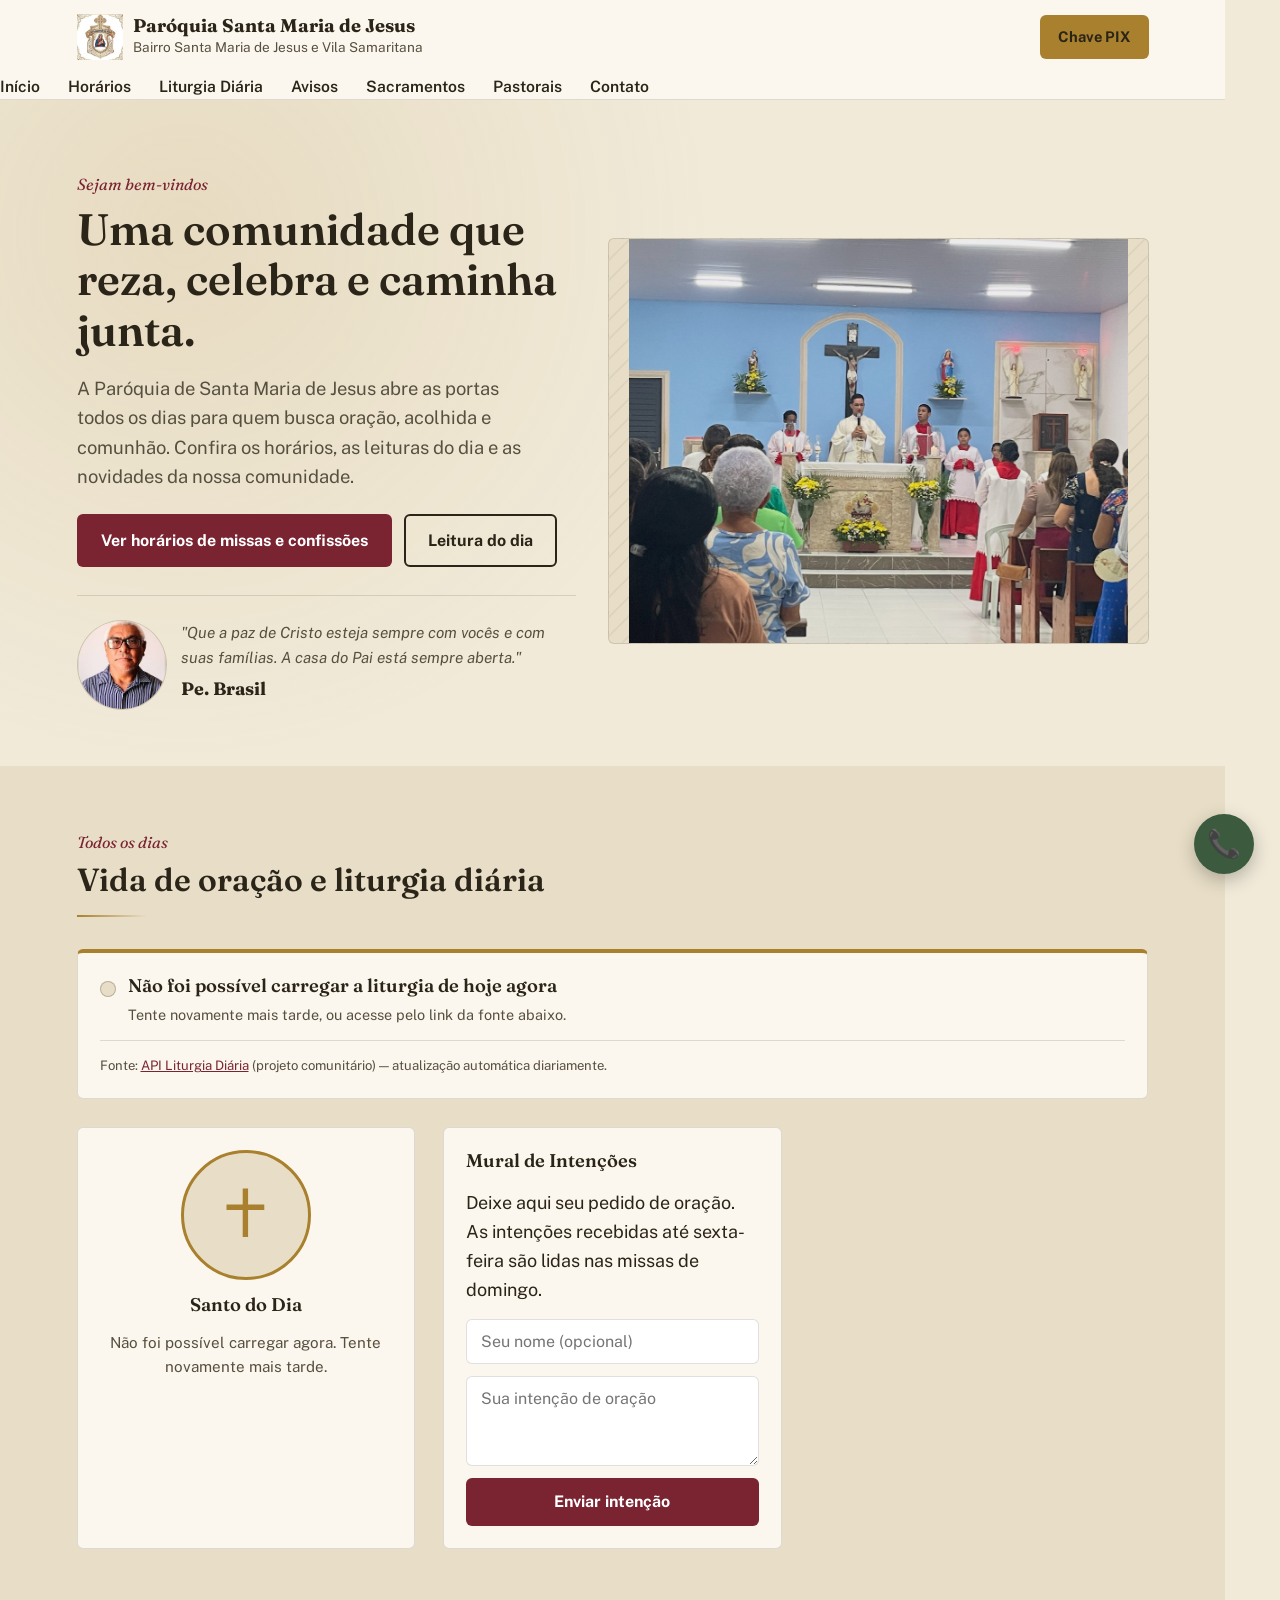
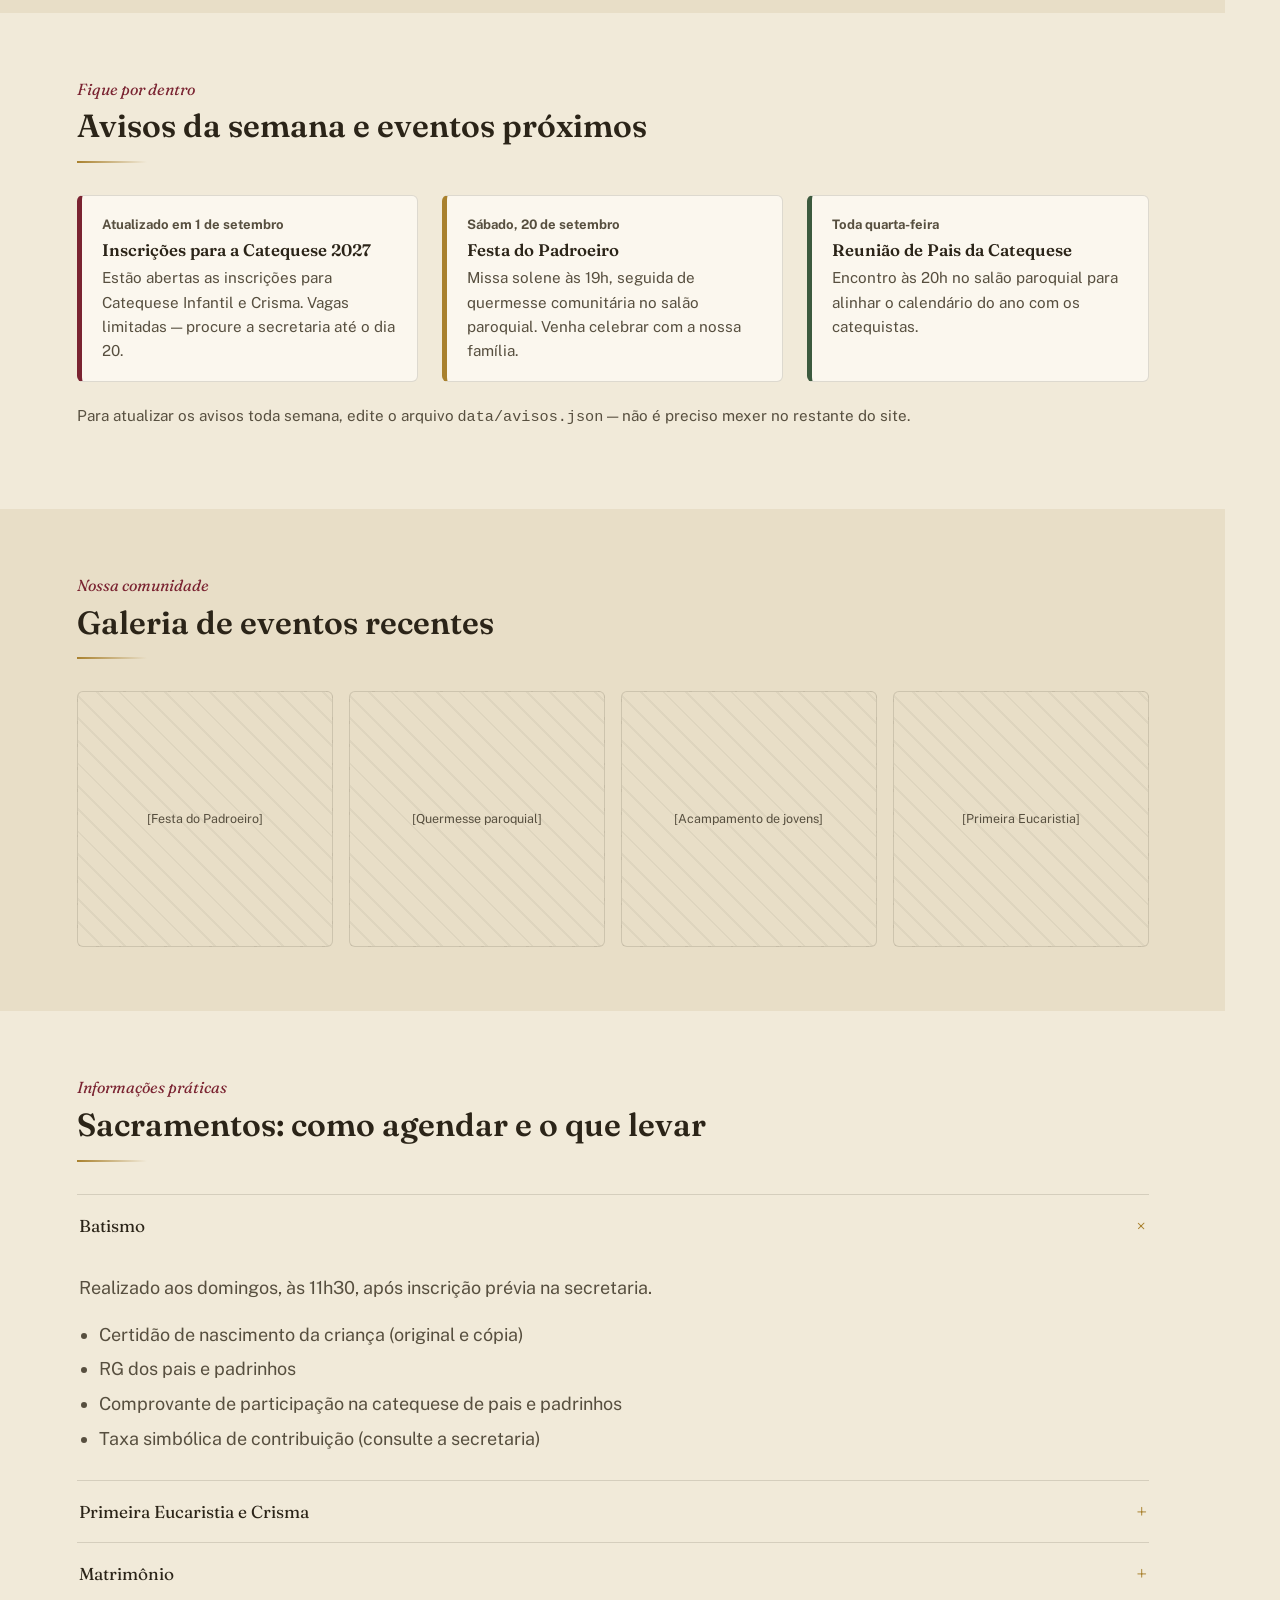
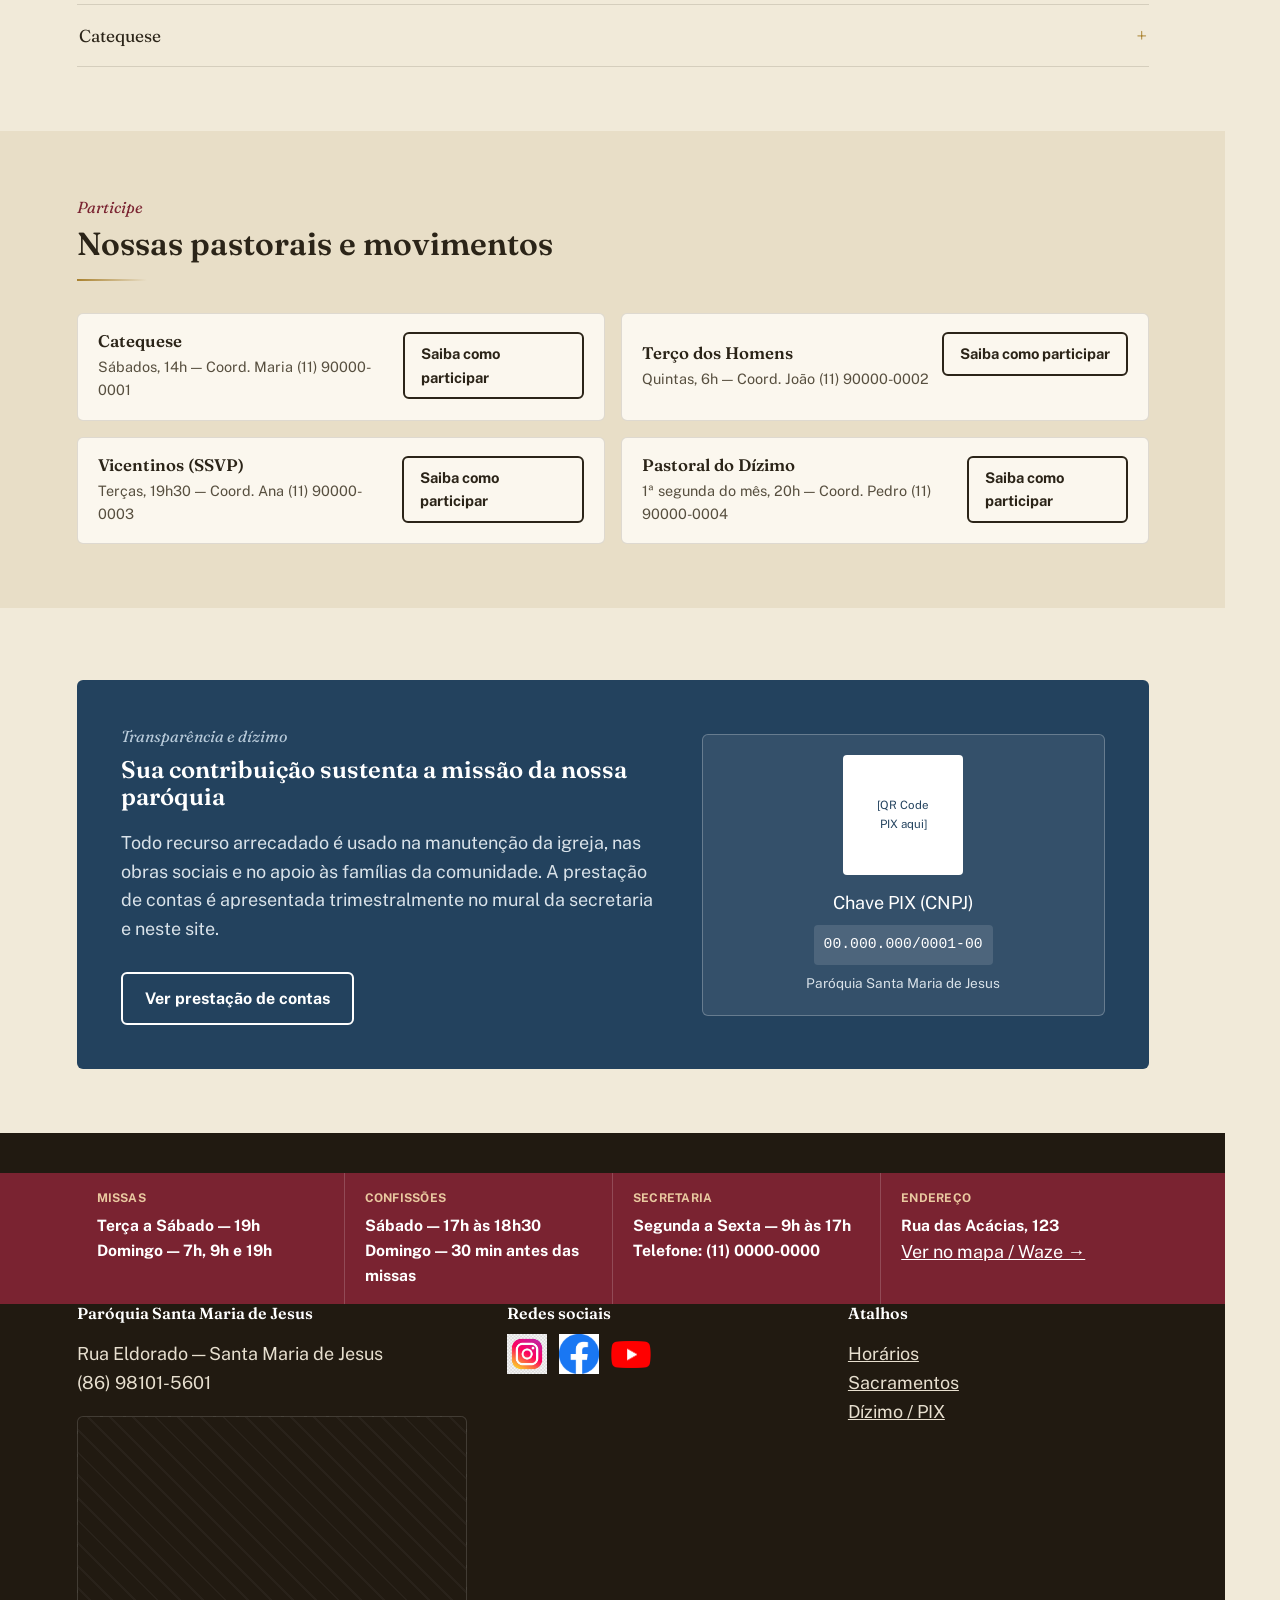
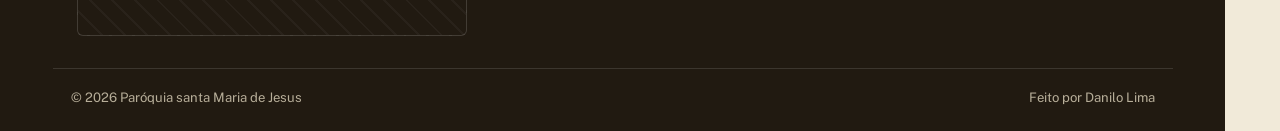
==== commit 40c6ba51: "colocado as imagens de logos das redes sociais juntamente aos links, ataulizado posicionamento de me" ====
--- a/index.html
+++ b/index.html
@@ -20,7 +20,7 @@
 <header class="topo">
   <div class="barra-principal">
     <a href="#inicio" class="marca">
-      <div class="brasao">N</div>
+      <div class="brasao"><img src="img/icones/logo-santa-maria-de-jesus.jpg" alt="Logo Santa maria de Jesus"></div>
       <div class="marca-texto">
         <strong>Paróquia Santa Maria de Jesus</strong>
         <span>Bairro Santa Maria de Jesus e Vila Samaritana</span>
@@ -56,22 +56,23 @@
   <a href="#inicio" class="icone-nav cor-inicio" aria-label="Início">
     <svg viewBox="0 0 24 24" fill="#fff"><path d="M12 3.2 2.5 11h3V21h5v-6h3v6h5V11h3z"/></svg>
   </a>
+  
+  <a href="#liturgia" class="icone-nav cor-liturgia" aria-label="Liturgia diária e leituras da Bíblia">
+    <svg viewBox="0 0 24 24" fill="#fff"><path d="M12 6.3C10.2 4.9 7.6 4 4.5 4v14.2c3.1 0 5.7.9 7.5 2.3 1.8-1.4 4.4-2.3 7.5-2.3V4c-3.1 0-5.7.9-7.5 2.3z"/></svg>
+  </a>
+  <a href="#avisos" class="icone-nav cor-avisos" aria-label="Avisos e eventos da comunidade">
+    <svg viewBox="0 0 24 24" fill="#fff"><path d="M12 2.3a1.2 1.2 0 0 1 1.2 1.2v.7a6.3 6.3 0 0 1 5.1 6.2v3.2l1.6 3.1a1 1 0 0 1-.9 1.5H5a1 1 0 0 1-.9-1.5l1.6-3.1V10.4a6.3 6.3 0 0 1 5.1-6.2v-.7A1.2 1.2 0 0 1 12 2.3zM9.3 19.6a2.7 2.7 0 0 0 5.4 0z"/></svg>
+  </a>
+  <a href="#sacramentos" class="icone-nav cor-sacramentos" aria-label="Sacramentos: Batismo, Crisma, Matrimônio e Catequese">
+    <svg viewBox="0 0 24 24" fill="#fff"><path d="M10.4 2h3.2v6.4H20v3.2h-6.4V22h-3.2v-10.4H4V8.4h6.4z"/></svg>
+  </a>
+  <a href="#pastorais" class="icone-nav cor-pastorais" aria-label="Pastorais e movimentos">
+    <svg viewBox="0 0 24 24" fill="#fff"><circle cx="8.3" cy="7.8" r="3"/><path d="M2 20c0-3.4 2.8-6.1 6.3-6.1s6.3 2.7 6.3 6.1z"/><circle cx="17" cy="8.6" r="2.3"/><path d="M14.6 20c.3-2.6 2.2-4.8 4.7-5.6.9.3 1.7.9 2.2 1.7.5.9.8 2 .8 3.1z" opacity=".85"/></svg>
+  </a>
   <a href="#horarios" class="icone-nav cor-horarios" aria-label="Horários de missas e confissões">
     <svg viewBox="0 0 24 24" fill="none" stroke="#fff" stroke-width="2" stroke-linecap="round" stroke-linejoin="round">
       <circle cx="12" cy="12" r="8.5"/><path d="M12 7.5V12l3.2 2"/>
     </svg>
-  </a>
-  <a href="#liturgia" class="icone-nav cor-liturgia" aria-label="Liturgia diária e leituras da Bíblia">
-    <svg viewBox="0 0 24 24" fill="#fff"><path d="M12 6.3C10.2 4.9 7.6 4 4.5 4v14.2c3.1 0 5.7.9 7.5 2.3 1.8-1.4 4.4-2.3 7.5-2.3V4c-3.1 0-5.7.9-7.5 2.3z"/></svg>
-  </a>
-  <a href="#avisos" class="icone-nav cor-avisos" aria-label="Avisos e eventos da comunidade">
-    <svg viewBox="0 0 24 24" fill="#fff"><path d="M12 2.3a1.2 1.2 0 0 1 1.2 1.2v.7a6.3 6.3 0 0 1 5.1 6.2v3.2l1.6 3.1a1 1 0 0 1-.9 1.5H5a1 1 0 0 1-.9-1.5l1.6-3.1V10.4a6.3 6.3 0 0 1 5.1-6.2v-.7A1.2 1.2 0 0 1 12 2.3zM9.3 19.6a2.7 2.7 0 0 0 5.4 0z"/></svg>
-  </a>
-  <a href="#sacramentos" class="icone-nav cor-sacramentos" aria-label="Sacramentos: Batismo, Crisma, Matrimônio e Catequese">
-    <svg viewBox="0 0 24 24" fill="#fff"><path d="M10.4 2h3.2v6.4H20v3.2h-6.4V22h-3.2v-10.4H4V8.4h6.4z"/></svg>
-  </a>
-  <a href="#pastorais" class="icone-nav cor-pastorais" aria-label="Pastorais e movimentos">
-    <svg viewBox="0 0 24 24" fill="#fff"><circle cx="8.3" cy="7.8" r="3"/><path d="M2 20c0-3.4 2.8-6.1 6.3-6.1s6.3 2.7 6.3 6.1z"/><circle cx="17" cy="8.6" r="2.3"/><path d="M14.6 20c.3-2.6 2.2-4.8 4.7-5.6.9.3 1.7.9 2.2 1.7.5.9.8 2 .8 3.1z" opacity=".85"/></svg>
   </a>
   <a href="#contato" class="icone-nav cor-contato" aria-label="Contato e fale conosco">
     <svg viewBox="0 0 24 24" fill="#fff"><path d="M6.6 10.8c1.4 2.8 3.7 5.1 6.6 6.6l2.1-2.1a1 1 0 0 1 1-.2c1.1.4 2.3.6 3.6.6.6 0 1 .4 1 1V20.5c0 .6-.4 1-1 1C10.4 21.5 2.9 14 2.9 4.5c0-.6.4-1 1-1H7.4c.6 0 1 .4 1 1 0 1.3.2 2.5.6 3.6a1 1 0 0 1-.2 1z"/></svg>
@@ -102,7 +103,8 @@
     </div>
 
     <div class="foto-moldura">
-      [Substitua por uma foto real e bem iluminada da fachada da igreja ou de uma missa da própria comunidade — salve em img/fotos-comunidade/ e troque este bloco por &lt;img src="img/fotos-comunidade/sua-foto.jpg"&gt;]
+      <img src="img/fotos-comunidade/foto-comunidade.jpg" alt="Foto da comunidade na igreja">
+
     </div>
   </div>
 </section>
@@ -117,7 +119,7 @@
     <hr class="regra">
 
     <div class="grade-tres">
-      <div class="cartao destaque-topo cartao-liturgia" id="cartaoLiturgia" style="grid-column:1 / -1;"><div class="cabecalho-liturgia"><span class="bolinha-cor" id="corLiturgica" aria-hidden="true"></span><div><h3 id="nomeLiturgia">Carregando a liturgia de hoje…</h3><p class="data-liturgia" id="dataLiturgia"></p></div></div><div class="acordeao" id="acordeaoLeituras"></div><p class="fonte-liturgia">Fonte: <a href="https://liturgia.up.railway.app/v2/" target="_blank" rel="noopener">API Liturgia Diária</a> (projeto comunitário) — atualiza sozinha, todos os dias.</p></div>
+      <div class="cartao destaque-topo cartao-liturgia" id="cartaoLiturgia" style="grid-column:1 / -1;"><div class="cabecalho-liturgia"><span class="bolinha-cor" id="corLiturgica" aria-hidden="true"></span><div><h3 id="nomeLiturgia">Carregando a liturgia de hoje…</h3><p class="data-liturgia" id="dataLiturgia"></p></div></div><div class="acordeao" id="acordeaoLeituras"></div><p class="fonte-liturgia">Fonte: <a href="https://liturgia.up.railway.app/v2/" target="_blank" rel="noopener">API Liturgia Diária</a> (projeto comunitário) — atualização automática diariamente.</p></div>
 
       <div class="cartao santo-do-dia"><div class="moldura-santo"><svg viewBox="0 0 24 24" fill="var(--cor-dourado)" style="width:60%;height:60%;"><path d="M11 2h2v6h6v2h-6v10h-2V10H5V8h6z"/></svg></div><h3 id="nomeSanto">Santo do Dia</h3><p id="resumoSanto" style="color:var(--cor-texto-suave);font-size:.95rem;">Carregando…</p><details class="detalhes-santo" id="detalhesSanto" hidden><summary>Ler biografia completa</summary><p id="textoCompletoSanto"></p></details>
       </div>
@@ -311,9 +313,9 @@
     <div>
       <h3>Redes sociais</h3>
       <div class="redes">
-        <a href="#" aria-label="Instagram">IG</a>
-        <a href="#" aria-label="Facebook">FB</a>
-        <a href="#" aria-label="YouTube">YT</a>
+        <a href="https://www.instagram.com/stamariamaedejesus/" aria-label="Instagram"><img src="img/icones/logo-insta.jpg" alt="Logo instagram"></a>
+        <a href="#" aria-label="Facebook"><img src="img/icones/logo-face.png" alt="logo Facebook"></a>
+        <a href="#" aria-label="YouTube"><img src="img/icones/logo-yt.png" alt="logo YouTube"></a>
       </div>
     </div>
     <div>
@@ -326,13 +328,13 @@
     </div>
   </div>
   <div class="linha-final">
-    <span>© 2026 Paróquia Nossa Senhora Aparecida</span>
+    <span>© 2026 Paróquia santa Maria de Jesus</span>
     <span>Feito por Danilo Lima</span>
   </div>
 </footer>
 
 <!-- Botão flutuante de WhatsApp -->
-<a class="whatsapp-flutuante" href="https://wa.me/5511900000000" target="_blank" rel="noopener" aria-label="Falar com a secretaria pelo WhatsApp">📞</a>
+<a class="whatsapp-flutuante" href="https://wa.me/5586981015601" target="_blank" rel="noopener" aria-label="Falar com a secretaria pelo WhatsApp">📞</a>
 
 <script src="js/principal.js"></script>
 </body>
--- a/css/estilo.css
+++ b/css/estilo.css
@@ -93,7 +93,7 @@
 }
 .marca{ display:flex; align-items:center; gap:10px; text-decoration:none; color:var(--cor-texto); min-width:0; }
 .brasao{
-  width:42px; height:42px; border-radius:50%;
+  width:50px; height:50px; border-radius:50%;
   background:var(--cor-vinho);
   display:flex; align-items:center; justify-content:center;
   color:#fff; font-family:var(--serif); font-size:1.2rem; flex-shrink:0;
@@ -113,8 +113,8 @@
 /* ---------- TRILHA DE ÍCONES (navegação do celular) ---------- */
 .trilha-icones{
   position:fixed;
-  top:50%;
-  right:10px;
+  top:45%;
+  right:5px;
   transform:translateY(-50%);
   z-index:55;
   display:flex;
@@ -123,6 +123,9 @@
   max-height:78vh;
   overflow-y:auto;
   scrollbar-width:none; /* Firefox */
+}
+body{
+  padding-right: 55px; /*48px do icone + 5px da borda direita + folga*/
 }
 .trilha-icones::-webkit-scrollbar{ display:none; } /* Chrome/Safari */
 
@@ -177,7 +180,7 @@
   text-align:center; color:var(--cor-texto-suave); font-size:.9rem; padding:20px;
   overflow:hidden;
 }
-.foto-moldura img{ width:100%; height:100%; object-fit:cover; }
+.foto-moldura img{ width:160%; height:150%; object-fit:cover; }
 
 .assinatura-paroco{
   display:flex; gap:14px; align-items:flex-start; margin-top:28px;
@@ -262,7 +265,7 @@
 }
 .item-acordeao .sinal{ font-size:1.3rem; color:var(--cor-dourado); flex-shrink:0; transition:transform .2s ease; }
 .item-acordeao .resposta{ max-height:0; overflow:hidden; transition:max-height .25s ease; padding:0 2px; color:var(--cor-texto-suave); }
-.item-acordeao.aberto .resposta{ max-height:600px; padding-bottom:20px; }
+.item-acordeao.aberto .resposta{ max-height:5000px; padding-bottom:20px; }
 .item-acordeao.aberto .sinal{ transform:rotate(45deg); }
 .resposta ul{ margin:8px 0 0; padding-left:20px; }
 .resposta li{ margin-bottom:6px; }
@@ -312,7 +315,7 @@
 .mapa-rodape iframe{ width:100%; height:100%; border:0; }
 .redes{ display:flex; gap:12px; margin-top:6px; }
 .redes a{
-  width:40px; height:40px; border-radius:50%; border:1px solid rgba(255,255,255,.25);
+  width:40px; height:40px; border-radius:50%; border:0px solid rgba(255,255,255,.25);
   display:flex; align-items:center; justify-content:center; text-decoration:none; font-size:.88rem;
 }
 .linha-final{
@@ -347,6 +350,7 @@
   .hero-botoes{ flex-direction:row; }
   .hero-botoes .botao{ width:auto; }
   .cartao-pastoral{ flex-direction:row; justify-content:space-between; align-items:center; }
+  .body {padding-right: 0;}
 }
 
 /* ============================================================
